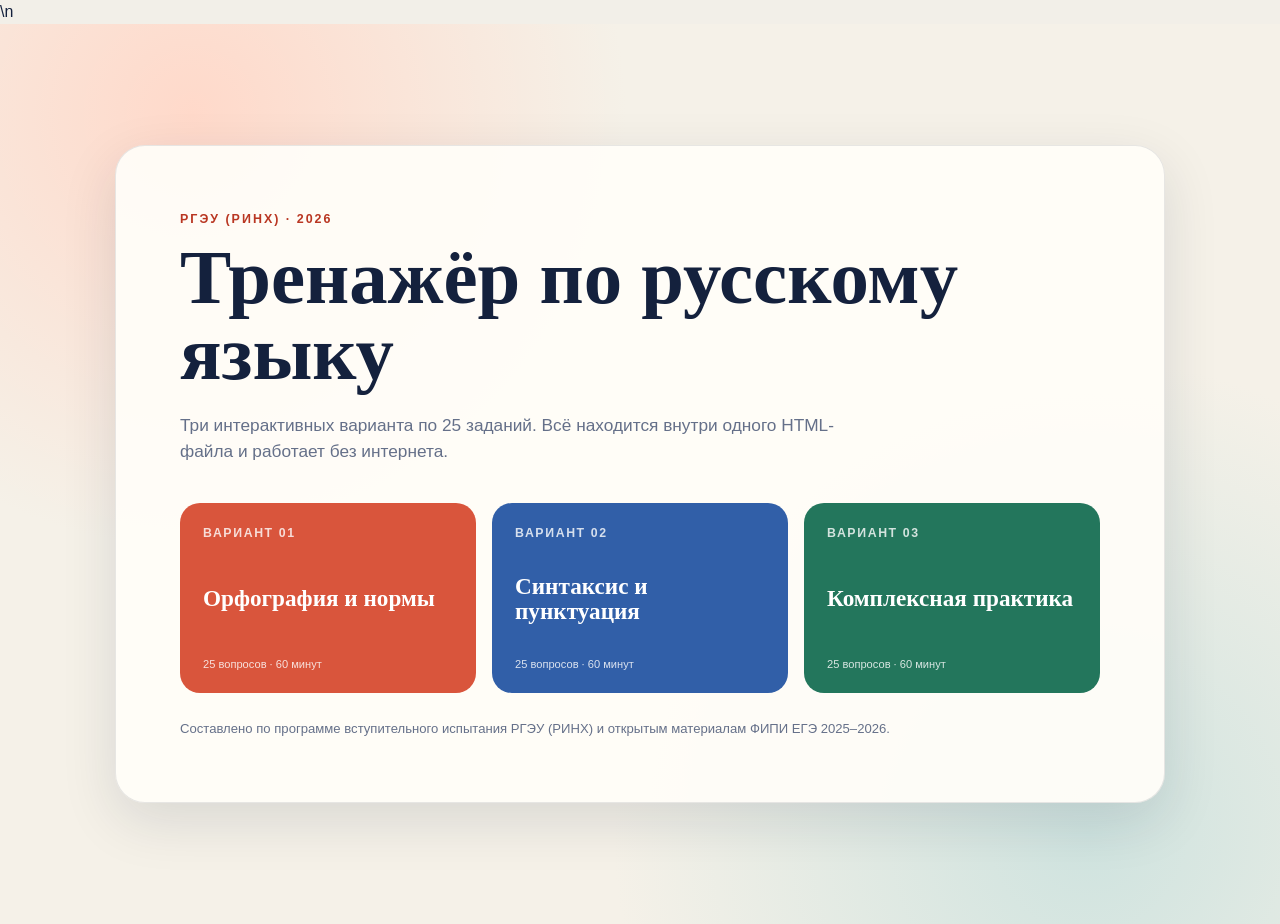
==== telegram-site/index.html @ 69656a8b "Add complete ruax project" ====
<!doctype html>
<html lang="ru">
<head>
<meta charset="utf-8">
<meta name="viewport" content="width=device-width,initial-scale=1,viewport-fit=cover">\n<meta name="theme-color" content="#14213d">
<title>Тренажёр по русскому языку</title>
<style>
:root{--ink:#14213d;--muted:#657089;--paper:#fffdf8;--line:#dfe4ea;--accent:#e85d3f;--accent-dark:#b93622;--good:#16835b;--good-bg:#eaf8f1;--bad:#c33c32;--bad-bg:#fff0ee;--blue:#315fa8;--shadow:0 18px 55px rgba(20,33,61,.12)}
*{box-sizing:border-box}html{scroll-behavior:smooth}body{margin:0;background:#f2efe8;color:var(--ink);font-family:Inter,Segoe UI,Arial,sans-serif;line-height:1.5}.home{min-height:100vh;display:grid;place-items:center;padding:28px;background:radial-gradient(circle at 15% 10%,#ffd9ca 0,transparent 32%),radial-gradient(circle at 85% 90%,#cfe3df 0,transparent 35%),#f5f1e8}.home-card{width:min(1050px,100%);background:rgba(255,253,248,.94);padding:clamp(28px,5vw,70px);border:1px solid rgba(20,33,61,.1);border-radius:30px;box-shadow:var(--shadow)}.eyebrow{margin:0 0 12px;color:var(--accent-dark);font-size:.78rem;font-weight:800;letter-spacing:.16em;text-transform:uppercase}h1{font-family:Georgia,serif;font-size:clamp(2.3rem,6vw,5rem);line-height:.98;margin:0 0 22px;max-width:800px}.lead{font-size:1.08rem;color:var(--muted);max-width:700px}.variant-grid{display:grid;grid-template-columns:repeat(3,1fr);gap:16px;margin:38px 0 26px}.variant-link{min-height:190px;padding:23px;border-radius:20px;text-decoration:none;color:white;display:flex;flex-direction:column;justify-content:space-between;transition:.2s transform,.2s box-shadow}.variant-link:hover{transform:translateY(-4px);box-shadow:0 14px 32px rgba(20,33,61,.18)}.variant-link span{font-size:.77rem;font-weight:800;letter-spacing:.13em;text-transform:uppercase;opacity:.8}.variant-link strong{font-family:Georgia,serif;font-size:1.45rem;line-height:1.08}.variant-link small{opacity:.82}.coral{background:#d9553c}.blue{background:#315fa8}.green{background:#23765c}.source-note{color:var(--muted);font-size:.82rem;margin-bottom:0}
.test-page{background:linear-gradient(90deg,#f4f0e8 0,#f4f0e8 68%,#ebe7df 68%);min-height:100vh}.topbar{background:var(--ink);color:white;padding:14px 24px}.topbar-inner{max-width:1120px;margin:auto;display:flex;justify-content:space-between;align-items:center;gap:18px}.back{color:white;text-decoration:none;font-weight:700}.timer{font-variant-numeric:tabular-nums;font-weight:800;letter-spacing:.05em}.layout{max-width:1120px;margin:0 auto;display:grid;grid-template-columns:minmax(0,760px) 300px;gap:42px;padding:46px 22px 80px}.intro{margin-bottom:30px}.intro h1{font-size:clamp(2.2rem,5vw,4.3rem);margin-bottom:14px}.intro p{color:var(--muted);max-width:650px}.question{background:var(--paper);border:1px solid rgba(20,33,61,.11);border-radius:20px;padding:25px;margin:0 0 18px;box-shadow:0 6px 22px rgba(20,33,61,.05);scroll-margin-top:18px}.question.answered{border-color:#c8d2d0}.q-head{display:flex;justify-content:space-between;gap:15px;align-items:center;margin-bottom:13px}.q-number{font-weight:900;font-size:1.05rem}.topic{font-size:.72rem;font-weight:800;letter-spacing:.08em;text-transform:uppercase;color:var(--blue);background:#eaf0fb;border-radius:999px;padding:6px 10px}.prompt{font-family:Georgia,serif;font-size:1.13rem;font-weight:700;white-space:pre-line;margin:0 0 17px}.options{display:grid;gap:9px}.option{position:relative;display:flex;align-items:flex-start;gap:12px;border:1px solid var(--line);border-radius:13px;padding:12px 14px;cursor:pointer;background:white;transition:.15s}.option:hover{border-color:#9ba8b7;background:#fafbfc}.option input{margin-top:4px;accent-color:var(--accent)}.option.correct{border-color:var(--good);background:var(--good-bg);color:#0e6847}.option.wrong{border-color:var(--bad);background:var(--bad-bg);color:#9f2b24}.option.locked{cursor:default}.feedback{display:none;margin:14px 0 0;padding:11px 13px;border-radius:11px;font-size:.92rem}.feedback.show{display:block}.feedback.good{background:var(--good-bg);color:#0e6847}.feedback.bad{background:var(--bad-bg);color:#922d26}.score-card{position:sticky;top:24px;background:var(--ink);color:white;border-radius:22px;padding:23px;box-shadow:var(--shadow)}.score-label{font-size:.74rem;letter-spacing:.13em;text-transform:uppercase;opacity:.68}.score-big{font-family:Georgia,serif;font-size:3rem;line-height:1;margin:12px 0}.score-big span{color:#ffb09c}.progress-track{height:7px;background:rgba(255,255,255,.16);border-radius:10px;overflow:hidden;margin:18px 0 10px}.progress-bar{height:100%;width:0;background:#ff9175;transition:.25s}.score-meta{font-size:.88rem;opacity:.78}.result{display:none;margin-top:18px;padding-top:18px;border-top:1px solid rgba(255,255,255,.2)}.result.show{display:block}.result strong{display:block;font-family:Georgia,serif;font-size:1.35rem;margin-bottom:4px}.reset{width:100%;border:0;border-radius:12px;padding:12px;margin-top:18px;background:white;color:var(--ink);font-weight:800;cursor:pointer}.reset:hover{background:#f0ede6}.legend{margin-top:18px;font-size:.8rem;opacity:.72}.legend div{margin-top:6px}.dot{display:inline-block;width:8px;height:8px;border-radius:50%;margin-right:7px}.dot.good{background:#59d6a5}.dot.bad{background:#ff786e}.footer-note{color:var(--muted);font-size:.82rem;margin:26px 0 0}.noscript{max-width:800px;margin:30px auto;padding:20px;background:#fff0ee;color:#922d26;border-radius:12px}
@media(max-width:850px){.variant-grid{grid-template-columns:1fr}.variant-link{min-height:145px}.test-page{background:#f4f0e8}.layout{grid-template-columns:1fr;padding-top:25px}.sidebar{position:fixed;z-index:10;right:12px;bottom:12px}.score-card{position:static;width:190px;padding:14px;border-radius:16px}.score-label,.progress-track,.score-meta,.result,.reset,.legend{display:none!important}.score-big{font-size:1.5rem;margin:4px 0}.topbar{padding:12px 15px}.question{padding:19px}.topic{font-size:.65rem}.prompt{font-size:1.04rem}}


button{-webkit-tap-highlight-color:transparent;touch-action:manipulation}.hidden{display:none!important}.variant-link{border:0;text-align:left;cursor:pointer;width:100%}#test-view{min-height:100vh}.home{padding:28px}.link-button{border:0;background:transparent;padding:0;cursor:pointer;font:inherit}
</style>
</head>
<body>
<section id="home-view" class="home">
<main class="home-card">
<p class="eyebrow">РГЭУ (РИНХ) · 2026</p>
<h1>Тренажёр по русскому языку</h1>
<p class="lead">Три интерактивных варианта по 25 заданий. Всё находится внутри одного HTML-файла и работает без интернета.</p>
<div class="variant-grid">
<button class="variant-link coral" data-start="0"><span>Вариант 01</span><strong>Орфография и нормы</strong><small>25 вопросов · 60 минут</small></button>
<button class="variant-link blue" data-start="1"><span>Вариант 02</span><strong>Синтаксис и пунктуация</strong><small>25 вопросов · 60 минут</small></button>
<button class="variant-link green" data-start="2"><span>Вариант 03</span><strong>Комплексная практика</strong><small>25 вопросов · 60 минут</small></button>
</div>
<p class="source-note">Составлено по программе вступительного испытания РГЭУ (РИНХ) и открытым материалам ФИПИ ЕГЭ 2025–2026.</p>
</main>
</section>
<section id="test-view" class="test-page hidden">
<header class="topbar"><div class="topbar-inner"><button class="back link-button" id="back-home">← Все варианты</button><span>Время: <span class="timer" id="timer">00:00</span></span></div></header>
<main class="layout"><section><div class="intro"><p class="eyebrow">Интерактивный тест</p><h1 id="variant-title"></h1><p id="variant-subtitle"></p></div><div id="questions"></div><p class="footer-note">Учебный тренажёр. Формулировки являются авторскими и не воспроизводят реальный экзаменационный вариант.</p></section>
<aside class="sidebar"><div class="score-card"><div class="score-label">Текущий результат</div><div class="score-big"><span id="correct">0</span> / <span id="total">25</span></div><div class="progress-track"><div class="progress-bar" id="progress"></div></div><div class="score-meta">Отвечено: <b id="answered">0</b> из <b id="answered-total">25</b></div><div class="result" id="result"><strong></strong><span></span></div><button class="reset" id="reset">Начать заново</button><div class="legend"><div><i class="dot good"></i>правильный ответ</div><div><i class="dot bad"></i>ваш неверный ответ</div></div></div></aside></main>
</section>
<noscript><p class="noscript">Для работы теста необходимо включить JavaScript.</p></noscript>
<script>
window.ALL_TESTS=[];
window.ALL_TESTS.push({
 title:'Вариант 01',
 subtitle:'Орфография, языковые нормы и базовая пунктуация. 25 заданий в формате выбора одного ответа.',
 questions:[
  {topic:'Орфография',prompt:'В каком слове пропущена проверяемая безударная гласная корня?',options:['з..рница','уд..вляться','пл..вец','выск..чить'],answer:1,note:'Удивляться — проверочное слово «диво». В остальных случаях действуют правила чередования или исключения.'},
  {topic:'Приставки',prompt:'В каком слове пишется приставка ПРЕ-?',options:['пр..клеить','пр..ехать','пр..одолеть','пр..школьный'],answer:2,note:'Преодолеть пишется с ПРЕ-. В остальных словах — ПРИ-.'},
  {topic:'Суффиксы',prompt:'Укажите слово, написанное правильно.',options:['доверчевый','застенчивый','эмаливый','усидчевый'],answer:1,note:'В слове «застенчивый» пишется суффикс -чив-. Суффиксов -чев- и -ив- в приведённых формах нет.'},
  {topic:'Н и НН',prompt:'В каком слове пишется НН?',options:['ветре..ый день','кожа..ый ремень','стекля..ая ваза','ю..ый спортсмен'],answer:2,note:'Стеклянный — слово-исключение с НН: стеклянный, оловянный, деревянный.'},
  {topic:'НЕ и НИ',prompt:'В каком случае НЕ пишется со словом слитно?',options:['(не)навидеть ложь','далеко (не)лёгкий путь','(не)высокий, а низкий дом','(не)прочитанная мною книга'],answer:0,note:'«Ненавидеть» без НЕ не употребляется. В остальных примерах требуется раздельное написание.'},
  {topic:'НЕ с наречиями',prompt:'В каком предложении НЕ со словом пишется слитно?',options:['Он говорил (не)громко, а почти шёпотом.','Он ответил (не)громко, то есть тихо.','Вовсе (не)громко прозвучал сигнал.','Он говорил далеко (не)громко.'],answer:1,note:'«Негромко» можно заменить синонимом «тихо»; противопоставления и усилителей отрицания нет.'},
  {topic:'Глагол',prompt:'Укажите форму глагола, написанную правильно.',options:['они строют','они борятся','они клеют','они борются'],answer:3,note:'Бороться — глагол I спряжения: они борются.'},
  {topic:'Причастие',prompt:'В каком слове верно написан суффикс причастия?',options:['увиденный','зависемый','слышамый','клеющийся (от «клеить»)'],answer:0,note:'От глагола «увидеть» образуется причастие «увиденный». Правильно: зависимый, слышимый, клеящийся.'},
  {topic:'Орфоэпия',prompt:'В каком слове ударение указано верно?',options:['звОнит','красивЕйший','облЕгчить','каталОг'],answer:3,note:'Правильно: каталОг. Также: звонИт, красИвейший, облегчИть.'},
  {topic:'Паронимы',prompt:'В каком предложении пароним употреблён правильно?',options:['Предоставьте слово докладчику.','Мама одела пальто.','Это был очень эффектный способ лечения.','Нужно оплатить за проезд.'],answer:0,note:'Слово докладчику предоставляют. Пальто надевают; способ бывает эффективным; проезд оплачивают.'},
  {topic:'Морфология',prompt:'Укажите грамматически правильную форму.',options:['более лучше','пять килограммов','двое девушек','ихний проект'],answer:1,note:'Нормативная форма — «пять килограммов». Остальные варианты нарушают морфологические нормы.'},
  {topic:'Управление',prompt:'В каком сочетании падежная форма употреблена правильно?',options:['по приезду в город','согласно приказа','вопреки прогнозу','благодаря поддержки'],answer:2,note:'Предлог «вопреки» требует дательного падежа: вопреки прогнозу. Правильно также: по приезде, согласно приказу, благодаря поддержке.'},
  {topic:'Грамматика',prompt:'Укажите грамматически правильное предложение.',options:['Подъезжая к станции, у меня слетела шляпа.','Прочитав роман, мне стало грустно.','Благодаря поддержке друзей мы завершили проект.','По окончанию школы он поступил в вуз.'],answer:2,note:'Деепричастие должно относиться к действующему подлежащему. Нормативно: по окончании школы.'},
  {topic:'Пунктуация',prompt:'В каком предложении знаки препинания расставлены верно?',options:['И смех и горе сопровождали героя.','И смех, и горе сопровождали героя.','И смех и, горе сопровождали героя.','И, смех, и горе сопровождали героя.'],answer:1,note:'При повторяющемся союзе И между однородными членами ставится запятая.'},
  {topic:'Вводные слова',prompt:'Где знаки препинания расставлены правильно?',options:['По словам синоптика завтра потеплеет.','По словам, синоптика завтра потеплеет.','По словам синоптика, завтра потеплеет.','По, словам синоптика, завтра потеплеет.'],answer:2,note:'Оборот «по словам синоптика» имеет значение источника сообщения и обособляется.'},
  {topic:'Обособление',prompt:'Укажите правильный вариант пунктуации.',options:['Книга прочитанная вчера лежала на столе.','Книга, прочитанная вчера лежала на столе.','Книга прочитанная вчера, лежала на столе.','Книга, прочитанная вчера, лежала на столе.'],answer:3,note:'Распространённое согласованное определение после определяемого слова обособляется с двух сторон.'},
  {topic:'Деепричастие',prompt:'Укажите предложение с правильной пунктуацией.',options:['Улыбаясь ребёнок вошёл в комнату.','Улыбаясь, ребёнок вошёл в комнату.','Улыбаясь ребёнок, вошёл в комнату.','Улыбаясь, ребёнок, вошёл в комнату.'],answer:1,note:'Одиночное деепричастие «улыбаясь» обозначает добавочное действие и обособляется.'},
  {topic:'Сложное предложение',prompt:'Где правильно поставлена запятая?',options:['Я понял что поезд уже ушёл.','Я понял, что поезд уже ушёл.','Я, понял что поезд уже ушёл.','Я понял что, поезд уже ушёл.'],answer:1,note:'Запятая отделяет придаточную часть с союзом «что» от главной.'},
  {topic:'Тире',prompt:'В каком предложении требуется тире между подлежащим и сказуемым?',options:['Москва является столицей России.','Москва — столица России.','Москва была столицей.','Москва очень красива.'],answer:1,note:'Оба главных члена выражены существительными в именительном падеже, связка отсутствует.'},
  {topic:'Бессоюзная связь',prompt:'В каком предложении двоеточие объясняет причину?',options:['Я остановился: впереди дорогу преградила вода.','Солнце село — стало холодно.','Ещё шаг — и мы у цели.','Я спешил, но опоздал.'],answer:0,note:'Вторая часть называет причину остановки; можно подставить союз «потому что».'},
  {topic:'Чужая речь',prompt:'Укажите предложение с правильно оформленной косвенной речью.',options:['Учитель сказал, что «урок окончен».','Учитель сказал, что урок окончен.','Учитель сказал: что урок окончен.','Учитель сказал что, урок окончен.'],answer:1,note:'Косвенная речь оформляется как придаточная часть без кавычек.'},
  {topic:'Синтаксис',prompt:'Какое предложение является односоставным безличным?',options:['Смеркается.','Дети играют.','Наступил вечер.','Тишина окружала нас.'],answer:0,note:'В предложении «Смеркается» нет и не может быть действующего подлежащего.'},
  {topic:'Текст',prompt:'Каким средством связаны предложения? «На опушке рос дуб. Дуб был виден издалека».',options:['синонимом','лексическим повтором','антонимом','вводным словом'],answer:1,note:'Слово «дуб» повторяется во втором предложении — это лексический повтор.'},
  {topic:'Выразительность',prompt:'Какое средство выразительности использовано в сочетании «лес шептал»?',options:['метафора-олицетворение','гипербола','литота','градация'],answer:0,note:'Неживому объекту приписано действие живого существа — это олицетворение.'},
  {topic:'Фонетика',prompt:'В каком варианте верно указано количество букв и звуков в слове «юла»?',options:['3 буквы, 3 звука','3 буквы, 4 звука','4 буквы, 3 звука','4 буквы, 4 звука'],answer:1,note:'В начале слова Ю обозначает два звука [й’у]: [й’ула] — 3 буквы, 4 звука.'}
 ]
});
window.ALL_TESTS.push({
 title:'Вариант 02',
 subtitle:'Синтаксис, пунктуация, лексика и орфография. 25 заданий с мгновенной проверкой.',
 questions:[
  {topic:'Подлежащее и сказуемое',prompt:'В каком предложении согласование главных членов соответствует норме?',options:['Группа туристов подошли к музею.','Группа туристов подошла к музею.','Большая часть работ были проверены вчера.','Стая птиц пролетели над лесом.'],answer:1,note:'При подлежащем со словами «группа», «стая», «часть» сказуемое обычно согласуется с главным словом в единственном числе.'},
  {topic:'Приложение',prompt:'Укажите правильное написание.',options:['озеро-Байкал','Москва река','Москва-река','река-Волга'],answer:2,note:'В сочетании «Москва-река» одиночное приложение стоит после имени собственного и присоединяется дефисом.'},
  {topic:'Однородные члены',prompt:'Где знаки препинания расставлены верно?',options:['Он любил и музыку, и театр, и живопись.','Он любил, и музыку и театр, и живопись.','Он любил и музыку и театр и живопись.','Он любил, и музыку, и театр, и живопись.'],answer:0,note:'При повторяющемся союзе И однородные члены разделяются запятыми; перед первым союзом запятая не ставится.'},
  {topic:'Обобщающее слово',prompt:'Выберите правильное оформление предложения.',options:['Всё напоминало о лете тёплый ветер, запах травы, яркое солнце.','Всё напоминало о лете: тёплый ветер, запах травы, яркое солнце.','Всё: напоминало о лете — тёплый ветер, запах травы, яркое солнце.','Всё напоминало: о лете тёплый ветер, запах травы, яркое солнце.'],answer:1,note:'После обобщающего слова перед перечислением ставится двоеточие.'},
  {topic:'Обращение',prompt:'В каком предложении обращение оформлено правильно?',options:['Друзья давайте начнём работу.','Друзья, давайте начнём работу.','Друзья давайте, начнём работу.','Друзья, давайте, начнём работу.'],answer:1,note:'Обращение «друзья» отделяется запятой; между сказуемым и инфинитивом запятая не нужна.'},
  {topic:'Вводные слова',prompt:'Укажите предложение, в котором слово «однако» является вводным и обособляется.',options:['Однако дождь не начинался.','Дождь однако не начинался.','Дождь, однако, не начинался.','Он хотел уйти, однако остался.'],answer:2,note:'В середине простого предложения «однако» имеет значение вводного слова. В начале предложения и как противительный союз оно не обособляется с двух сторон.'},
  {topic:'Уточнение',prompt:'Где правильно обособлён уточняющий член предложения?',options:['Завтра вечером мы встретимся.','Завтра, вечером, мы встретимся.','Там у реки стоял дом.','Там, у реки, стоял дом.'],answer:3,note:'Обстоятельство «у реки» конкретизирует более общее слово «там» и обособляется.'},
  {topic:'Определение',prompt:'В каком предложении причастный оборот оформлен правильно?',options:['Уставший после дороги путник остановился.','Путник уставший после дороги остановился.','Путник, уставший после дороги, остановился.','Путник, уставший после дороги остановился.'],answer:2,note:'Распространённое определение после определяемого слова обособляется с двух сторон.'},
  {topic:'Сравнительный оборот',prompt:'Где запятая поставлена верно?',options:['Пруд как зеркало блестел на солнце.','Пруд, как зеркало, блестел на солнце.','Он работает как учитель.','Его приняли, как специалиста.'],answer:1,note:'Оборот имеет значение уподобления и обособляется. В сочетаниях «работает как учитель», «приняли как специалиста» значение роли — без запятой.'},
  {topic:'СПП',prompt:'Укажите правильную пунктуацию.',options:['Когда стемнело мы зажгли фонари.','Когда стемнело, мы зажгли фонари.','Когда, стемнело мы зажгли фонари.','Когда стемнело мы, зажгли фонари.'],answer:1,note:'Придаточная часть времени, стоящая перед главной, отделяется запятой.'},
  {topic:'Стык союзов',prompt:'В каком варианте верно расставлены знаки?',options:['Я понял, что, если поспешу, успею на поезд.','Я понял что если поспешу, успею на поезд.','Я понял, что если поспешу, успею на поезд.','Я понял, что если поспешу успею на поезд.'],answer:0,note:'На стыке союзов ЧТО и ЕСЛИ ставится запятая, потому что у придаточного с ЕСЛИ нет второй части союза «то».'},
  {topic:'ССП',prompt:'В каком предложении перед И нужна запятая?',options:['Утром похолодало и пошёл снег.','На площади играл оркестр и дети танцевали.','В комнате было тихо и тепло.','Кто вы и зачем пришли?'],answer:1,note:'В варианте 2 две грамматические основы и нет общего члена предложения: оркестр играл, дети танцевали.'},
  {topic:'БСП',prompt:'Какой знак нужен? «Я выглянул в окно (…) улица была пуста».',options:['запятая','двоеточие','точка с запятой','никакой'],answer:1,note:'Вторая часть поясняет то, что увидел говорящий; можно подставить «и увидел, что».'},
  {topic:'БСП',prompt:'Какой знак нужен? «Прозвенел звонок (…) ученики вошли в класс».',options:['двоеточие','тире','запятая и тире','скобки'],answer:1,note:'Вторая часть выражает быстрое следствие или смену событий, поэтому уместно тире.'},
  {topic:'Прямая речь',prompt:'Укажите правильное оформление прямой речи перед словами автора.',options:['«Я вернусь вечером» сказал брат.','«Я вернусь вечером», — сказал брат.','«Я вернусь вечером». — сказал брат.','«Я вернусь вечером» — сказал, брат.'],answer:1,note:'После прямой речи перед словами автора ставятся запятая (внутри кавычек) и тире.'},
  {topic:'Орфография',prompt:'В каком ряду во всех словах пишется буква А?',options:['к..саться, заг..реть, р..сток','предл..гать, к..сательная, выр..щенный','оз..рение, пл..вчиха, ск..чок','р..внина, ур..внение, пром..кнуть'],answer:1,note:'Предлагать, касательная, выращенный. В остальных рядах встречаются другие гласные или исключения.'},
  {topic:'Ъ и Ь',prompt:'В каком слове пишется разделительный Ъ?',options:['интерв..ю','солов..и','об..ём','п..еса'],answer:2,note:'После приставки на согласную перед Ё пишется Ъ: объём. В остальных словах — разделительный Ь.'},
  {topic:'Слитно/раздельно',prompt:'В каком предложении выделенное сочетание пишется слитно?',options:['Он шёл, (НЕ)СМОТРЯ по сторонам.','Я имел (В)ВИДУ другое.','Он появился (В)СВЯЗИ с переменами.','Поговорим (НА)СЧЁТ поездки.'],answer:3,note:'Производный предлог «насчёт» в значении «о» пишется слитно. В остальных примерах сочетания пишутся раздельно.'},
  {topic:'Лексика',prompt:'В каком предложении нет речевой избыточности?',options:['Он впервые дебютировал на сцене.','Мы поднялись вверх по лестнице.','Писатель написал свою автобиографию.','Экспедиция достигла цели вечером.'],answer:3,note:'В первых трёх предложениях есть плеоназмы: дебют всегда первый, подняться можно только вверх, автобиография — собственное жизнеописание.'},
  {topic:'Фразеология',prompt:'Каково значение фразеологизма «держать язык за зубами»?',options:['говорить громко','молчать, не выдавать тайну','выступать убедительно','исправлять произношение'],answer:1,note:'Фразеологизм означает молчать и не разглашать известное.'},
  {topic:'Паронимы',prompt:'Выберите предложение с правильным употреблением слова.',options:['На окне висели ледовые узоры.','Это был памятный подарок.','Он проявил командировочные качества.','Нам выдали абонентскую карту в театр.'],answer:1,note:'Подарок может быть памятным. Правильно: ледяные узоры, командирские качества, абонемент в театр.'},
  {topic:'Морфология',prompt:'Укажите нормативную форму числительного.',options:['около пятиста страниц','с обоими подругами','к двумстам участникам','в полуторастах километров'],answer:2,note:'Нормативно: к двумстам участникам. Правильно было бы: около пятисот, с обеими подругами, в полутораста километрах.'},
  {topic:'Орфоэпия',prompt:'В каком слове ударение поставлено верно?',options:['тОртов','дОговор','начАла (она)','срЕдства'],answer:3,note:'Правильно: срЕдства. Нормы: тортОв, договОр, началА.'},
  {topic:'Текст',prompt:'Какое слово логично вставить? «Исследование завершено. …, результаты ещё предстоит проверить».',options:['Поэтому','Однако','Например','Именно'],answer:1,note:'Вторая мысль противопоставлена первой, поэтому подходит противительный союз «однако».'},
  {topic:'Выразительность',prompt:'Какое средство использовано: «Не напрасно дули ветры, не напрасно шла гроза»?',options:['анафора','оксюморон','литота','метонимия'],answer:0,note:'Одинаковое начало соседних конструкций («не напрасно») — анафора.'}
 ]
});
window.ALL_TESTS.push({
 title:'Вариант 03',
 subtitle:'Комплексная практика по всем разделам программы: от фонетики до анализа текста.',
 questions:[
  {topic:'Фонетика',prompt:'Сколько букв и звуков в слове «огонь»?',options:['5 букв, 5 звуков','5 букв, 4 звука','4 буквы, 5 звуков','4 буквы, 4 звука'],answer:1,note:'Мягкий знак звука не обозначает: 5 букв и 4 звука.'},
  {topic:'Орфоэпия',prompt:'В каком слове ударение указано верно?',options:['прИняла','принялА','бАловать','квАртал'],answer:1,note:'Нормативно: принялА. Также: баловАть, квартАл.'},
  {topic:'Синонимы',prompt:'Какая пара слов является синонимической?',options:['смелый — храбрый','высокий — низкий','адресат — адресант','эффектный — эффективный'],answer:0,note:'Слова «смелый» и «храбрый» близки по значению. Остальные пары — антонимы или паронимы.'},
  {topic:'Фразеология',prompt:'Что означает выражение «рукой подать»?',options:['очень трудно','очень близко','очень дорого','действовать сообща'],answer:1,note:'«Рукой подать» означает «совсем близко».'},
  {topic:'Морфемика',prompt:'Каков морфемный состав слова «подводный»?',options:['корень подвод, суффикс н, окончание ый','приставка под, корень вод, суффикс н, окончание ый','приставка по, корень дв, суффикс одн, окончание ый','корень водн, окончание ый'],answer:1,note:'Под- — приставка, -вод- — корень, -н- — суффикс, -ый — окончание.'},
  {topic:'Словообразование',prompt:'Каким способом образовано слово «лесник» от слова «лес»?',options:['приставочным','суффиксальным','бессуффиксным','сложением основ'],answer:1,note:'Слово образовано присоединением суффикса -ник- к основе «лес».'},
  {topic:'Части речи',prompt:'Какой частью речи является выделенное сочетание: «НЕСМОТРЯ НА дождь, матч продолжили»?',options:['деепричастием','производным предлогом','наречием','частицей'],answer:1,note:'«Несмотря на» имеет уступительное значение и является производным предлогом.'},
  {topic:'-ТСЯ / -ТЬСЯ',prompt:'В каком варианте слово написано правильно?',options:['он стараеться','нужно готовится','он старается','пусть учиться'],answer:2,note:'Что делает? — старается, без мягкого знака. Правильно: нужно готовиться, пусть учится.'},
  {topic:'Чередование',prompt:'Какая буква пропущена в слове «соб..ру»?',options:['и','е','я','буква не нужна'],answer:1,note:'В корне -бер-/-бир- пишется И при наличии суффикса -а-: собирать, но соберу.'},
  {topic:'З/С в приставках',prompt:'Укажите слово, написанное правильно.',options:['безкрайний','бескрайний','росписание','исбежать'],answer:1,note:'Перед глухим К в приставке пишется С: бескрайний. Правильно также писать «расписание» и «избежать».'},
  {topic:'Ы/И после приставок',prompt:'В каком слове после русской приставки пишется Ы?',options:['без..дейный','сверх..нтересный','меж..нститутский','вз..мать'],answer:0,note:'После русской приставки на согласную начальное И корня обычно заменяется на Ы: безыдейный. Сверх-, меж- сохраняют И; «взимать» — исключение.'},
  {topic:'-ИК- / -ЕК-',prompt:'В каком слове пишется суффикс -ИК-?',options:['замоч..к','ключ..к','мешоч..к','ореш..к'],answer:1,note:'Ключик — ключика: гласная И сохраняется. В остальных словах при склонении Е выпадает: замочек — замочка.'},
  {topic:'Н и НН',prompt:'В каком слове пишется одна Н?',options:['глиня..ый','деревя..ый','оловя..ый','стекля..ый'],answer:0,note:'Глиняный пишется с одной Н. Деревянный, оловянный, стеклянный — исключения с НН.'},
  {topic:'Местоимения',prompt:'Укажите правильное написание.',options:['не у кого не спросил','ни у кого не спросил','некого не спросил','ниукого не спросил'],answer:1,note:'При усилении отрицания употребляется НИ: ни у кого не спросил. Предлог разделяет части местоимения.'},
  {topic:'Предлоги',prompt:'В каком варианте производный предлог написан неправильно?',options:['вследствие дождя','в течение недели','насчёт встречи','в течении недели'],answer:3,note:'В значении времени пишется «в течение недели» с Е на конце и раздельно.'},
  {topic:'Причастный оборот',prompt:'Где знаки препинания расставлены правильно?',options:['Освещённая луной тропа блестела.','Тропа освещённая луной блестела.','Тропа, освещённая луной, блестела.','Тропа, освещённая луной блестела.'],answer:2,note:'Причастный оборот после определяемого слова «тропа» обособляется с двух сторон.'},
  {topic:'Однородные члены',prompt:'В каком предложении запятая перед И не нужна?',options:['Солнце скрылось, и стало прохладно.','Он открыл окно и впустил свежий воздух.','Дождь кончился, и дети вышли во двор.','Наступил вечер, и зажглись фонари.'],answer:1,note:'Два однородных сказуемых относятся к одному подлежащему «он» и соединены одиночным союзом И.'},
  {topic:'Сложная связь',prompt:'Какие виды связи представлены? «Когда рассвело, туман рассеялся, и показались горы».',options:['только подчинительная','только сочинительная','подчинительная и сочинительная','бессоюзная и подчинительная'],answer:2,note:'«Когда рассвело» связано подчинением, а части «туман рассеялся» и «показались горы» — сочинительным союзом И.'},
  {topic:'Двоеточие',prompt:'Выберите предложение с правильным двоеточием.',options:['Я взял всё необходимое: карту, компас и фонарь.','Я: взял всё необходимое карту, компас и фонарь.','Я взял: всё необходимое, карту, компас и фонарь.','Я взял всё: необходимое карту, компас и фонарь.'],answer:0,note:'После обобщающего сочетания «всё необходимое» перед перечислением ставится двоеточие.'},
  {topic:'Грамматическая ошибка',prompt:'В каком предложении допущена ошибка в построении причастного оборота?',options:['Мы увидели дом, стоящий у реки.','Письмо, полученное вчера, лежало на столе.','Приведённые факты в статье убедительны.','Книга, подаренная другом, мне понравилась.'],answer:2,note:'Причастный оборот не должен разрывать сочетание определяемого слова с зависимыми словами: верно «факты, приведённые в статье».'},
  {topic:'Стили речи',prompt:'Для какого стиля характерны точность, логичность, термины и доказательность?',options:['разговорного','научного','художественного','официально-делового'],answer:1,note:'Перечисленные признаки характерны для научного стиля.'},
  {topic:'Тип речи',prompt:'Какой тип речи обычно передаёт последовательность развивающихся событий?',options:['описание','рассуждение','повествование','характеристика'],answer:2,note:'Повествование строится как последовательность действий и событий.'},
  {topic:'Связность текста',prompt:'Каким средством связаны предложения? «Мы вошли в старый парк. Он встретил нас тишиной».',options:['личным местоимением','антонимом','союзом','однокоренным словом'],answer:0,note:'Местоимение «он» заменяет существительное «парк» и связывает предложения.'},
  {topic:'Выразительность',prompt:'Какое средство использовано: «Снег лежал, словно белое покрывало»?',options:['сравнение','метонимия','градация','риторический вопрос'],answer:0,note:'Союз «словно» вводит сравнение снега с белым покрывалом.'},
  {topic:'Культура речи',prompt:'Укажите нормативное словосочетание.',options:['согласно расписания','благодаря помощи','оплатить за билет','одеть куртку'],answer:1,note:'Предлог «благодаря» требует дательного падежа: благодаря помощи. Правильно также: согласно расписанию, оплатить билет, надеть куртку.'}
 ]
});
(() => {
  const home = document.getElementById('home-view');
  const testView = document.getElementById('test-view');
  const root = document.getElementById('questions');
  let current = 0, started = 0, timerId = 0;
  const state = {answered:0,correct:0,locked:new Set()};

  document.querySelectorAll('[data-start]').forEach(button => button.addEventListener('click', () => start(Number(button.dataset.start))));
  document.getElementById('back-home').addEventListener('click', showHome);
  document.getElementById('reset').addEventListener('click', () => start(current));

  function showHome(){
    clearInterval(timerId);
    testView.classList.add('hidden');
    home.classList.remove('hidden');
    window.scrollTo(0,0);
    document.title='Тренажёр по русскому языку';
  }
  function start(index){
    current=index;
    const test=window.ALL_TESTS[index];
    state.answered=0; state.correct=0; state.locked=new Set();
    root.innerHTML='';
    document.getElementById('variant-title').textContent=test.title;
    document.getElementById('variant-subtitle').textContent=test.subtitle;
    document.getElementById('total').textContent=test.questions.length;
    document.getElementById('answered-total').textContent=test.questions.length;
    document.getElementById('correct').textContent='0';
    document.getElementById('answered').textContent='0';
    document.getElementById('progress').style.width='0';
    document.getElementById('result').classList.remove('show');
    test.questions.forEach((q,index)=>renderQuestion(q,index,test));
    home.classList.add('hidden'); testView.classList.remove('hidden');
    document.title=test.title+' — русский язык';
    window.scrollTo(0,0);
    clearInterval(timerId); started=Date.now(); updateTimer();
    timerId=setInterval(updateTimer,1000);
  }
  function renderQuestion(q,index,test){
    const card=document.createElement('article');
    card.className='question'; card.id='q-'+(index+1);
    card.innerHTML='<div class="q-head"><span class="q-number">'+String(index+1).padStart(2,'0')+'</span><span class="topic">'+q.topic+'</span></div><p class="prompt"></p><div class="options"></div><div class="feedback" aria-live="polite"></div>';
    card.querySelector('.prompt').textContent=q.prompt;
    const options=card.querySelector('.options');
    q.options.forEach((option,optionIndex)=>{
      const label=document.createElement('label'); label.className='option';
      label.innerHTML='<input type="radio" name="q'+index+'" value="'+optionIndex+'"><span></span>';
      label.querySelector('span').textContent=option;
      label.querySelector('input').addEventListener('change',()=>answer(index,optionIndex,card,test));
      options.appendChild(label);
    });
    root.appendChild(card);
  }
  function answer(questionIndex,selected,card,test){
    if(state.locked.has(questionIndex))return;
    state.locked.add(questionIndex); state.answered++;
    const q=test.questions[questionIndex], labels=[...card.querySelectorAll('.option')];
    labels.forEach((label,i)=>{
      label.classList.add('locked'); label.querySelector('input').disabled=true;
      if(i===q.answer)label.classList.add('correct');
      if(i===selected&&i!==q.answer)label.classList.add('wrong');
    });
    const ok=selected===q.answer; if(ok)state.correct++;
    const feedback=card.querySelector('.feedback');
    feedback.className='feedback show '+(ok?'good':'bad');
    feedback.textContent=(ok?'Верно. ':'Неверно. ')+q.note;
    card.classList.add('answered'); updateScore(test.questions.length);
  }
  function updateScore(total){
    document.getElementById('correct').textContent=state.correct;
    document.getElementById('answered').textContent=state.answered;
    document.getElementById('progress').style.width=(state.answered/total*100)+'%';
    if(state.answered===total){
      const percent=Math.round(state.correct/total*100), result=document.getElementById('result');
      result.classList.add('show');
      result.querySelector('strong').textContent=percent>=80?'Отличная работа':percent>=60?'Хороший результат':'Нужна ещё практика';
      result.querySelector('span').textContent=percent+'% правильных ответов';
    }
  }
  function updateTimer(){
    const seconds=Math.floor((Date.now()-started)/1000);
    document.getElementById('timer').textContent=String(Math.floor(seconds/60)).padStart(2,'0')+':'+String(seconds%60).padStart(2,'0');
  }
})();
</script>
</body>
</html>
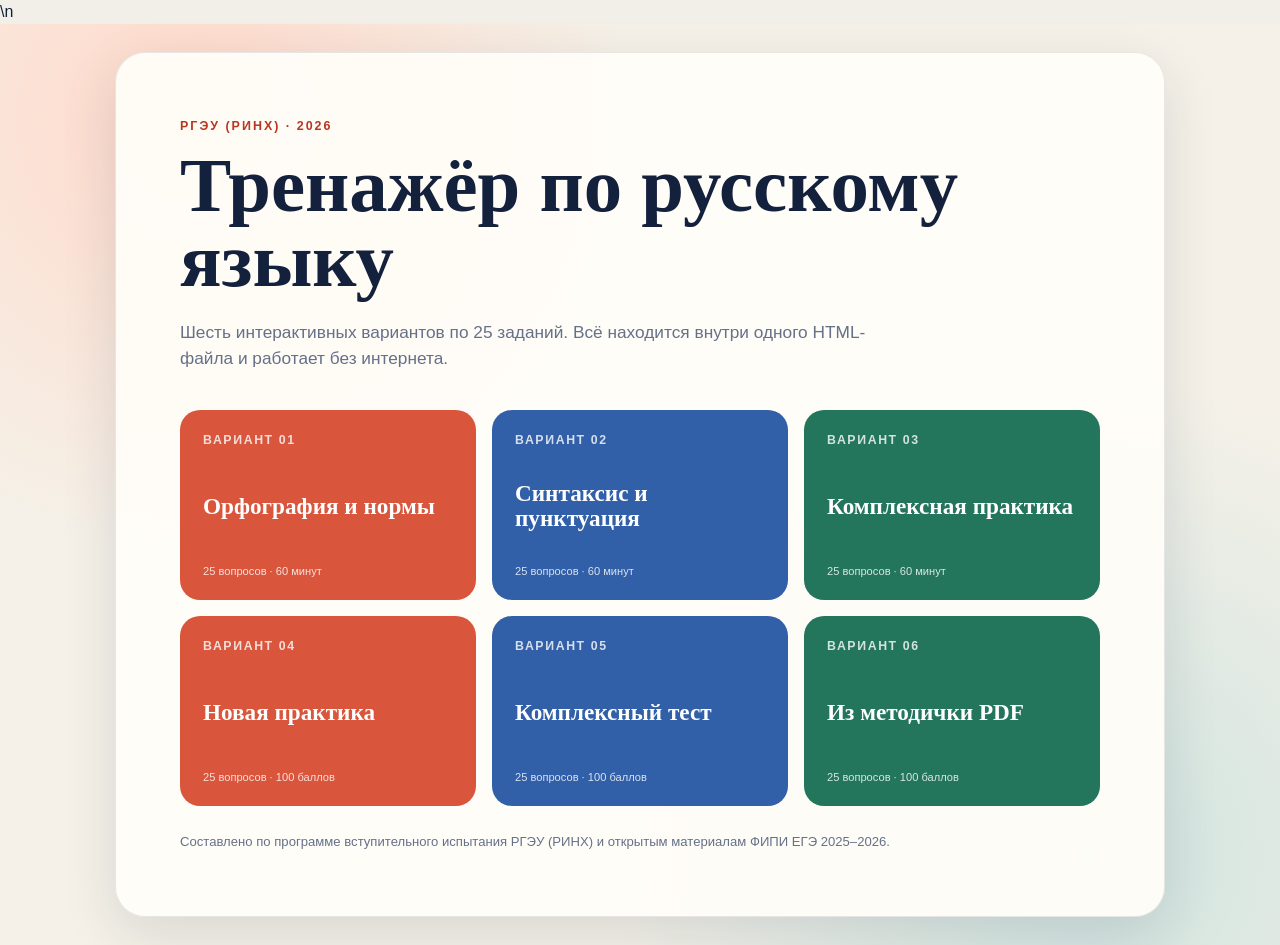
==== commit 9cba4ab8: "Add three more Russian language test variants" ====
--- a/telegram-site/index.html
+++ b/telegram-site/index.html
@@ -7,8 +7,8 @@
 <style>
 :root{--ink:#14213d;--muted:#657089;--paper:#fffdf8;--line:#dfe4ea;--accent:#e85d3f;--accent-dark:#b93622;--good:#16835b;--good-bg:#eaf8f1;--bad:#c33c32;--bad-bg:#fff0ee;--blue:#315fa8;--shadow:0 18px 55px rgba(20,33,61,.12)}
 *{box-sizing:border-box}html{scroll-behavior:smooth}body{margin:0;background:#f2efe8;color:var(--ink);font-family:Inter,Segoe UI,Arial,sans-serif;line-height:1.5}.home{min-height:100vh;display:grid;place-items:center;padding:28px;background:radial-gradient(circle at 15% 10%,#ffd9ca 0,transparent 32%),radial-gradient(circle at 85% 90%,#cfe3df 0,transparent 35%),#f5f1e8}.home-card{width:min(1050px,100%);background:rgba(255,253,248,.94);padding:clamp(28px,5vw,70px);border:1px solid rgba(20,33,61,.1);border-radius:30px;box-shadow:var(--shadow)}.eyebrow{margin:0 0 12px;color:var(--accent-dark);font-size:.78rem;font-weight:800;letter-spacing:.16em;text-transform:uppercase}h1{font-family:Georgia,serif;font-size:clamp(2.3rem,6vw,5rem);line-height:.98;margin:0 0 22px;max-width:800px}.lead{font-size:1.08rem;color:var(--muted);max-width:700px}.variant-grid{display:grid;grid-template-columns:repeat(3,1fr);gap:16px;margin:38px 0 26px}.variant-link{min-height:190px;padding:23px;border-radius:20px;text-decoration:none;color:white;display:flex;flex-direction:column;justify-content:space-between;transition:.2s transform,.2s box-shadow}.variant-link:hover{transform:translateY(-4px);box-shadow:0 14px 32px rgba(20,33,61,.18)}.variant-link span{font-size:.77rem;font-weight:800;letter-spacing:.13em;text-transform:uppercase;opacity:.8}.variant-link strong{font-family:Georgia,serif;font-size:1.45rem;line-height:1.08}.variant-link small{opacity:.82}.coral{background:#d9553c}.blue{background:#315fa8}.green{background:#23765c}.source-note{color:var(--muted);font-size:.82rem;margin-bottom:0}
-.test-page{background:linear-gradient(90deg,#f4f0e8 0,#f4f0e8 68%,#ebe7df 68%);min-height:100vh}.topbar{background:var(--ink);color:white;padding:14px 24px}.topbar-inner{max-width:1120px;margin:auto;display:flex;justify-content:space-between;align-items:center;gap:18px}.back{color:white;text-decoration:none;font-weight:700}.timer{font-variant-numeric:tabular-nums;font-weight:800;letter-spacing:.05em}.layout{max-width:1120px;margin:0 auto;display:grid;grid-template-columns:minmax(0,760px) 300px;gap:42px;padding:46px 22px 80px}.intro{margin-bottom:30px}.intro h1{font-size:clamp(2.2rem,5vw,4.3rem);margin-bottom:14px}.intro p{color:var(--muted);max-width:650px}.question{background:var(--paper);border:1px solid rgba(20,33,61,.11);border-radius:20px;padding:25px;margin:0 0 18px;box-shadow:0 6px 22px rgba(20,33,61,.05);scroll-margin-top:18px}.question.answered{border-color:#c8d2d0}.q-head{display:flex;justify-content:space-between;gap:15px;align-items:center;margin-bottom:13px}.q-number{font-weight:900;font-size:1.05rem}.topic{font-size:.72rem;font-weight:800;letter-spacing:.08em;text-transform:uppercase;color:var(--blue);background:#eaf0fb;border-radius:999px;padding:6px 10px}.prompt{font-family:Georgia,serif;font-size:1.13rem;font-weight:700;white-space:pre-line;margin:0 0 17px}.options{display:grid;gap:9px}.option{position:relative;display:flex;align-items:flex-start;gap:12px;border:1px solid var(--line);border-radius:13px;padding:12px 14px;cursor:pointer;background:white;transition:.15s}.option:hover{border-color:#9ba8b7;background:#fafbfc}.option input{margin-top:4px;accent-color:var(--accent)}.option.correct{border-color:var(--good);background:var(--good-bg);color:#0e6847}.option.wrong{border-color:var(--bad);background:var(--bad-bg);color:#9f2b24}.option.locked{cursor:default}.feedback{display:none;margin:14px 0 0;padding:11px 13px;border-radius:11px;font-size:.92rem}.feedback.show{display:block}.feedback.good{background:var(--good-bg);color:#0e6847}.feedback.bad{background:var(--bad-bg);color:#922d26}.score-card{position:sticky;top:24px;background:var(--ink);color:white;border-radius:22px;padding:23px;box-shadow:var(--shadow)}.score-label{font-size:.74rem;letter-spacing:.13em;text-transform:uppercase;opacity:.68}.score-big{font-family:Georgia,serif;font-size:3rem;line-height:1;margin:12px 0}.score-big span{color:#ffb09c}.progress-track{height:7px;background:rgba(255,255,255,.16);border-radius:10px;overflow:hidden;margin:18px 0 10px}.progress-bar{height:100%;width:0;background:#ff9175;transition:.25s}.score-meta{font-size:.88rem;opacity:.78}.result{display:none;margin-top:18px;padding-top:18px;border-top:1px solid rgba(255,255,255,.2)}.result.show{display:block}.result strong{display:block;font-family:Georgia,serif;font-size:1.35rem;margin-bottom:4px}.reset{width:100%;border:0;border-radius:12px;padding:12px;margin-top:18px;background:white;color:var(--ink);font-weight:800;cursor:pointer}.reset:hover{background:#f0ede6}.legend{margin-top:18px;font-size:.8rem;opacity:.72}.legend div{margin-top:6px}.dot{display:inline-block;width:8px;height:8px;border-radius:50%;margin-right:7px}.dot.good{background:#59d6a5}.dot.bad{background:#ff786e}.footer-note{color:var(--muted);font-size:.82rem;margin:26px 0 0}.noscript{max-width:800px;margin:30px auto;padding:20px;background:#fff0ee;color:#922d26;border-radius:12px}
-@media(max-width:850px){.variant-grid{grid-template-columns:1fr}.variant-link{min-height:145px}.test-page{background:#f4f0e8}.layout{grid-template-columns:1fr;padding-top:25px}.sidebar{position:fixed;z-index:10;right:12px;bottom:12px}.score-card{position:static;width:190px;padding:14px;border-radius:16px}.score-label,.progress-track,.score-meta,.result,.reset,.legend{display:none!important}.score-big{font-size:1.5rem;margin:4px 0}.topbar{padding:12px 15px}.question{padding:19px}.topic{font-size:.65rem}.prompt{font-size:1.04rem}}
+.test-page{background:linear-gradient(90deg,#f4f0e8 0,#f4f0e8 68%,#ebe7df 68%);min-height:100vh}.topbar{background:var(--ink);color:white;padding:14px 24px}.topbar-inner{max-width:1120px;margin:auto;display:flex;justify-content:space-between;align-items:center;gap:18px}.back{color:white;text-decoration:none;font-weight:700}.timer{font-variant-numeric:tabular-nums;font-weight:800;letter-spacing:.05em}.layout{max-width:1120px;margin:0 auto;display:grid;grid-template-columns:minmax(0,760px) 300px;gap:42px;padding:46px 22px 80px}.intro{margin-bottom:30px}.intro h1{font-size:clamp(2.2rem,5vw,4.3rem);margin-bottom:14px}.intro p{color:var(--muted);max-width:650px}.question{background:var(--paper);border:1px solid rgba(20,33,61,.11);border-radius:20px;padding:25px;margin:0 0 18px;box-shadow:0 6px 22px rgba(20,33,61,.05);scroll-margin-top:18px}.question.answered{border-color:#c8d2d0}.q-head{display:flex;justify-content:space-between;gap:15px;align-items:center;margin-bottom:13px}.q-number{font-weight:900;font-size:1.05rem}.topic{font-size:.72rem;font-weight:800;letter-spacing:.08em;text-transform:uppercase;color:var(--blue);background:#eaf0fb;border-radius:999px;padding:6px 10px}.prompt{font-family:Georgia,serif;font-size:1.13rem;font-weight:700;white-space:pre-line;margin:0 0 17px}.options{display:grid;gap:9px}.option{position:relative;display:flex;align-items:flex-start;gap:12px;border:1px solid var(--line);border-radius:13px;padding:12px 14px;cursor:pointer;background:white;transition:.15s}.option:hover{border-color:#9ba8b7;background:#fafbfc}.option input{margin-top:4px;accent-color:var(--accent)}.option.correct{border-color:var(--good);background:var(--good-bg);color:#0e6847}.option.wrong{border-color:var(--bad);background:var(--bad-bg);color:#9f2b24}.option.locked{cursor:default}.feedback{display:none;margin:14px 0 0;padding:11px 13px;border-radius:11px;font-size:.92rem}.feedback.show{display:block}.feedback.good{background:var(--good-bg);color:#0e6847}.feedback.bad{background:var(--bad-bg);color:#922d26}.score-card{position:sticky;top:24px;background:var(--ink);color:white;border-radius:22px;padding:23px;box-shadow:var(--shadow)}.score-label{font-size:.74rem;letter-spacing:.13em;text-transform:uppercase;opacity:.68}.score-big{font-family:Georgia,serif;font-size:3rem;line-height:1;margin:12px 0}.score-big span{color:#ffb09c}.points-score{font-size:1.03rem;font-weight:800;color:#ffd2c6;margin-top:-3px}.points-score b{color:#ffb09c;font-size:1.3rem}.progress-track{height:7px;background:rgba(255,255,255,.16);border-radius:10px;overflow:hidden;margin:18px 0 10px}.progress-bar{height:100%;width:0;background:#ff9175;transition:.25s}.score-meta{font-size:.88rem;opacity:.78}.result{display:none;margin-top:18px;padding-top:18px;border-top:1px solid rgba(255,255,255,.2)}.result.show{display:block}.result strong{display:block;font-family:Georgia,serif;font-size:1.35rem;margin-bottom:4px}.reset{width:100%;border:0;border-radius:12px;padding:12px;margin-top:18px;background:white;color:var(--ink);font-weight:800;cursor:pointer}.reset:hover{background:#f0ede6}.legend{margin-top:18px;font-size:.8rem;opacity:.72}.legend div{margin-top:6px}.dot{display:inline-block;width:8px;height:8px;border-radius:50%;margin-right:7px}.dot.good{background:#59d6a5}.dot.bad{background:#ff786e}.footer-note{color:var(--muted);font-size:.82rem;margin:26px 0 0}.noscript{max-width:800px;margin:30px auto;padding:20px;background:#fff0ee;color:#922d26;border-radius:12px}
+@media(max-width:850px){.variant-grid{grid-template-columns:1fr}.variant-link{min-height:145px}.test-page{background:#f4f0e8}.layout{grid-template-columns:1fr;padding-top:25px}.sidebar{position:fixed;z-index:10;right:12px;bottom:12px}.score-card{position:static;width:205px;padding:14px;border-radius:16px}.score-label,.progress-track,.score-meta,.result,.reset,.legend{display:none!important}.score-big{font-size:1.5rem;margin:4px 0}.points-score{font-size:.78rem;margin:0}.points-score b{font-size:1rem}.topbar{padding:12px 15px}.question{padding:19px}.topic{font-size:.65rem}.prompt{font-size:1.04rem}}
 
 
 button{-webkit-tap-highlight-color:transparent;touch-action:manipulation}.hidden{display:none!important}.variant-link{border:0;text-align:left;cursor:pointer;width:100%}#test-view{min-height:100vh}.home{padding:28px}.link-button{border:0;background:transparent;padding:0;cursor:pointer;font:inherit}
@@ -19,11 +19,14 @@
 <main class="home-card">
 <p class="eyebrow">РГЭУ (РИНХ) · 2026</p>
 <h1>Тренажёр по русскому языку</h1>
-<p class="lead">Три интерактивных варианта по 25 заданий. Всё находится внутри одного HTML-файла и работает без интернета.</p>
+<p class="lead">Шесть интерактивных вариантов по 25 заданий. Всё находится внутри одного HTML-файла и работает без интернета.</p>
 <div class="variant-grid">
 <button class="variant-link coral" data-start="0"><span>Вариант 01</span><strong>Орфография и нормы</strong><small>25 вопросов · 60 минут</small></button>
 <button class="variant-link blue" data-start="1"><span>Вариант 02</span><strong>Синтаксис и пунктуация</strong><small>25 вопросов · 60 минут</small></button>
 <button class="variant-link green" data-start="2"><span>Вариант 03</span><strong>Комплексная практика</strong><small>25 вопросов · 60 минут</small></button>
+<button class="variant-link coral" data-start="3"><span>Вариант 04</span><strong>Новая практика</strong><small>25 вопросов · 100 баллов</small></button>
+<button class="variant-link blue" data-start="4"><span>Вариант 05</span><strong>Комплексный тест</strong><small>25 вопросов · 100 баллов</small></button>
+<button class="variant-link green" data-start="5"><span>Вариант 06</span><strong>Из методички PDF</strong><small>25 вопросов · 100 баллов</small></button>
 </div>
 <p class="source-note">Составлено по программе вступительного испытания РГЭУ (РИНХ) и открытым материалам ФИПИ ЕГЭ 2025–2026.</p>
 </main>
@@ -31,7 +34,7 @@
 <section id="test-view" class="test-page hidden">
 <header class="topbar"><div class="topbar-inner"><button class="back link-button" id="back-home">← Все варианты</button><span>Время: <span class="timer" id="timer">00:00</span></span></div></header>
 <main class="layout"><section><div class="intro"><p class="eyebrow">Интерактивный тест</p><h1 id="variant-title"></h1><p id="variant-subtitle"></p></div><div id="questions"></div><p class="footer-note">Учебный тренажёр. Формулировки являются авторскими и не воспроизводят реальный экзаменационный вариант.</p></section>
-<aside class="sidebar"><div class="score-card"><div class="score-label">Текущий результат</div><div class="score-big"><span id="correct">0</span> / <span id="total">25</span></div><div class="progress-track"><div class="progress-bar" id="progress"></div></div><div class="score-meta">Отвечено: <b id="answered">0</b> из <b id="answered-total">25</b></div><div class="result" id="result"><strong></strong><span></span></div><button class="reset" id="reset">Начать заново</button><div class="legend"><div><i class="dot good"></i>правильный ответ</div><div><i class="dot bad"></i>ваш неверный ответ</div></div></div></aside></main>
+<aside class="sidebar"><div class="score-card"><div class="score-label">Текущий результат</div><div class="score-big"><span id="correct">0</span> / <span id="total">25</span></div><div class="points-score">Баллы: <b id="points">0</b> / 100</div><div class="progress-track"><div class="progress-bar" id="progress"></div></div><div class="score-meta">Отвечено: <b id="answered">0</b> из <b id="answered-total">25</b></div><div class="result" id="result"><strong></strong><span></span></div><button class="reset" id="reset">Начать заново</button><div class="legend"><div><i class="dot good"></i>правильный ответ</div><div><i class="dot bad"></i>ваш неверный ответ</div></div></div></aside></main>
 </section>
 <noscript><p class="noscript">Для работы теста необходимо включить JavaScript.</p></noscript>
 <script>
@@ -129,6 +132,93 @@
   {topic:'Культура речи',prompt:'Укажите нормативное словосочетание.',options:['согласно расписания','благодаря помощи','оплатить за билет','одеть куртку'],answer:1,note:'Предлог «благодаря» требует дательного падежа: благодаря помощи. Правильно также: согласно расписанию, оплатить билет, надеть куртку.'}
  ]
 });
+window.ALL_TESTS.push({title:'Вариант 04',subtitle:'Новый авторский вариант: орфоэпия, орфография, грамматика, пунктуация и анализ текста.',questions:[
+{topic:'Орфоэпия',prompt:'В каком слове ударение поставлено верно?',options:['щЕмит','щемИт','зАняла','облЕгчится'],answer:1,note:'Нормативное ударение: щемИт. Также: занялА, облегчИтся.'},
+{topic:'Паронимы',prompt:'В каком сочетании слово употреблено правильно?',options:['гарантированный талон','гарантийный срок','дипломатичный корпус','экономный кризис'],answer:1,note:'Срок, связанный с гарантией, — гарантийный.'},
+{topic:'Форма слова',prompt:'Укажите нормативную форму родительного падежа множественного числа.',options:['пара носок','пара носков','пять чулков','несколько апельсин'],answer:1,note:'Нормативно: пара носков. Правильно также: пять чулок, несколько апельсинов.'},
+{topic:'Числительное',prompt:'Укажите правильную форму.',options:['с пятистами рублями','с пятьюстами рублями','около семиста страниц','к обоим подругам'],answer:1,note:'Творительный падеж числительного 500 — пятьюстами.'},
+{topic:'Чередование корней',prompt:'В каком слове в корне пишется И?',options:['зап..реть дверь','выб..ру книгу','выт..рать пыль','бл..стеть на солнце'],answer:2,note:'Перед суффиксом -а- в корне -тер-/-тир- пишется И: вытирать.'},
+{topic:'Приставки',prompt:'Укажите слово, написанное правильно.',options:['безшумный','бесшумный','черезчур','нисвергать'],answer:1,note:'Перед глухим Ш в приставке пишется С: бесшумный.'},
+{topic:'Ъ и Ь',prompt:'В каком слове пишется разделительный Ъ?',options:['пред..юбилейный','бул..он','почтал..он','медал..он'],answer:0,note:'После приставки на согласную перед Ю пишется Ъ: предъюбилейный.'},
+{topic:'Суффиксы',prompt:'Какое слово написано правильно?',options:['сиренивый','сиреневый','фланеливый','доверчевый'],answer:1,note:'Прилагательное «сиреневый» пишется с суффиксом -ев-.'},
+{topic:'Н и НН',prompt:'В каком слове пишется НН?',options:['жаре..ая картошка','организова..ая встреча','ветре..ый день','кожа..ая сумка'],answer:1,note:'Полное страдательное причастие «организованная» пишется с НН.'},
+{topic:'НЕ',prompt:'В каком случае НЕ пишется слитно?',options:['(не)решённая вовремя задача','(не)друг, а соперник','(не)взлюбить соседа','далеко (не)простое решение'],answer:2,note:'Глагол «невзлюбить» без НЕ не употребляется.'},
+{topic:'Слитное написание',prompt:'В каком предложении выделенное слово пишется слитно?',options:['Он сделал ТО(ЖЕ) упражнение.','Я ТО(ЖЕ) согласился.','ЧТО(БЫ) мне прочитать?','Он спрятался ЗА(ТО) дерево.'],answer:1,note:'«Тоже» в значении «и я» является союзом и пишется слитно.'},
+{topic:'Причастие',prompt:'Укажите правильно образованное причастие.',options:['дышущий','дышащий','клеющий (от «клеить»)','борящийся'],answer:1,note:'От глагола II спряжения «дышать» образуется причастие «дышащий».'},
+{topic:'Причастие',prompt:'Какое слово написано правильно?',options:['построинный','построенный','построянный','построеный'],answer:1,note:'Страдательное причастие от «построить» — построенный.'},
+{topic:'Вводные слова',prompt:'Где знаки препинания расставлены верно?',options:['По-видимому дождь скоро закончится.','По-видимому, дождь скоро закончится.','По видимому, дождь скоро закончится.','По-видимому дождь, скоро закончится.'],answer:1,note:'Вводное слово «по-видимому» отделяется запятой.'},
+{topic:'Обращение',prompt:'Выберите правильное оформление.',options:['Спасибо мама за поддержку.','Спасибо, мама за поддержку.','Спасибо, мама, за поддержку.','Спасибо мама, за поддержку.'],answer:2,note:'Обращение «мама» обособляется с двух сторон.'},
+{topic:'Обособление',prompt:'Где правильно оформлен причастный оборот?',options:['Покрытые инеем деревья блестели.','Деревья покрытые инеем, блестели.','Деревья, покрытые инеем, блестели.','Деревья, покрытые инеем блестели.'],answer:2,note:'Причастный оборот после определяемого слова обособляется.'},
+{topic:'Деепричастие',prompt:'Укажите грамматически правильное предложение.',options:['Возвращаясь домой, начался снег.','Возвращаясь домой, я встретил друга.','Прочитав письмо, мне стало тревожно.','Подъезжая к дому, у машины заглох мотор.'],answer:1,note:'Добавочное и основное действия выполняет одно лицо — «я».'},
+{topic:'СПП',prompt:'Где правильно расставлены запятые?',options:['Я знаю что когда наступит весна птицы вернутся.','Я знаю, что, когда наступит весна, птицы вернутся.','Я знаю что, когда наступит весна птицы вернутся.','Я знаю, что когда наступит весна птицы вернутся.'],answer:1,note:'Запятые отделяют придаточные части и ставятся на стыке союзов ЧТО и КОГДА.'},
+{topic:'ССП',prompt:'В каком предложении перед И запятая не нужна?',options:['Вечером похолодало и пошёл снег.','Солнце село, и на улице стемнело.','Дождь кончился, и мы вышли.','Поезд прибыл, и пассажиры сошли.'],answer:0,note:'Общее обстоятельство «вечером» относится к обеим частям.'},
+{topic:'БСП',prompt:'Какой знак нужен? «Я почувствовал (…) кто-то вошёл в комнату».',options:['тире','двоеточие','точка с запятой','знак не нужен'],answer:1,note:'Вторая часть дополняет смысл глагола «почувствовал»; можно вставить «что».'},
+{topic:'Прямая речь',prompt:'Укажите правильное оформление слов автора перед прямой речью.',options:['Учитель сказал, «Начинаем урок».','Учитель сказал: «Начинаем урок».','Учитель сказал — «Начинаем урок».','Учитель сказал «Начинаем урок.»'],answer:1,note:'После слов автора перед прямой речью ставится двоеточие.'},
+{topic:'Речевая норма',prompt:'В каком предложении допущена ошибка управления?',options:['Оплатить проезд можно картой.','Заплатить за проезд можно картой.','Он оплатил за билет.','Он поблагодарил друга за помощь.'],answer:2,note:'Правильно: оплатил билет или заплатил за билет.'},
+{topic:'Синтаксис',prompt:'Укажите грамматическую основу: «В саду зацвели яблони».',options:['в саду зацвели','зацвели яблони','яблони в саду','в саду яблони'],answer:1,note:'Подлежащее — яблони, сказуемое — зацвели.'},
+{topic:'Связность текста',prompt:'Чем связаны предложения? «Ребята подошли к озеру. Оно было покрыто льдом».',options:['синонимом','личным местоимением','лексическим повтором','вводным словом'],answer:1,note:'Местоимение «оно» заменяет слово «озеро».'},
+{topic:'Выразительность',prompt:'Какое средство использовано: «Золотая осень вошла в лес»?',options:['олицетворение','литота','антитеза','риторическое обращение'],answer:0,note:'Осени приписано действие живого существа — «вошла».'}
+]});
+
+
+window.ALL_TESTS.push({title:'Вариант 05',subtitle:'Новый комплексный вариант с акцентом на культуру речи, синтаксис и работу с текстом.',questions:[
+{topic:'Фонетика',prompt:'В каком слове количество букв и звуков совпадает?',options:['маяк','дом','ёлка','честный'],answer:1,note:'В слове «дом» 3 буквы и 3 звука.'},
+{topic:'Орфоэпия',prompt:'Укажите слово с правильным ударением.',options:['диспАнсер','жалюзИ','кухОнный','обеспечЕние'],answer:1,note:'Нормативно: жалюзИ. Также: диспансЕр, кУхонный, обеспЕчение.'},
+{topic:'Лексика',prompt:'В каком предложении слово употреблено без ошибки?',options:['Он одел новую куртку.','Мы заняли соседу деньги.','Экскурсовод представил слово гостю.','Докладчик привёл убедительные доводы.'],answer:3,note:'Доводы могут быть убедительными. Правильно: надел куртку, одолжили соседу, предоставил слово.'},
+{topic:'Фразеология',prompt:'Что означает «работать спустя рукава»?',options:['работать быстро','работать небрежно','работать сообща','работать бесплатно'],answer:1,note:'Фразеологизм означает выполнять работу небрежно.'},
+{topic:'Морфемика',prompt:'Какой корень в слове «безводный»?',options:['безвод','вод','водн','без'],answer:1,note:'Без- — приставка, -вод- — корень, -н- — суффикс.'},
+{topic:'Словообразование',prompt:'Как образовано слово «подоконник»?',options:['приставочным способом','суффиксальным способом','приставочно-суффиксальным способом','сложением'],answer:2,note:'К основе «окно» одновременно присоединены приставка под- и суффикс -ник-.'},
+{topic:'Части речи',prompt:'Какой частью речи является слово «благодаря» в предложении «Благодаря другу мы успели»?',options:['деепричастием','производным предлогом','наречием','союзом'],answer:1,note:'Здесь «благодаря» выражает причинное отношение и является предлогом.'},
+{topic:'Корни',prompt:'В каком слове пишется буква О?',options:['з..рница','к..саться','предл..жить','выр..щенный'],answer:2,note:'В корне -лаг-/-лож- перед Ж пишется О: предложить.'},
+{topic:'Приставки',prompt:'Укажите правильное написание.',options:['преехать','приодолеть','прекрасный','прешкольный'],answer:2,note:'«Прекрасный» пишется с ПРЕ-. Остальные нормативные формы: приехать, преодолеть, пришкольный.'},
+{topic:'Суффиксы',prompt:'В каком слове пишется суффикс -ИВ-?',options:['гуттаперч..вый','милост..вый','ключ..вой','марл..вый'],answer:1,note:'«Милостивый» — исключение: суффикс -ив- без ударения.'},
+{topic:'Н и НН',prompt:'Где пишется одна Н?',options:['организова..ая встреча','ране..ый в бою боец','копчё..ая рыба','прочита..ая книга'],answer:2,note:'В отглагольном прилагательном «копчёная» без зависимых слов пишется одна Н.'},
+{topic:'НЕ',prompt:'Где НЕ пишется раздельно?',options:['(не)брежный почерк','(не)доумевать','вовсе (не)трудная задача','(не)приятель'],answer:2,note:'Усилитель отрицания «вовсе не» требует раздельного написания.'},
+{topic:'Предлоги',prompt:'Укажите правильное написание.',options:['вследствии ремонта','в течении месяца','в продолжение разговора','на встречу ветру (в значении «навстречу»)'],answer:2,note:'Производный предлог времени «в продолжение» пишется раздельно с Е.'},
+{topic:'Грамматика',prompt:'Какое предложение построено правильно?',options:['Согласно расписания поезд отправился.','Благодаря усилий команды проект завершён.','Вопреки прогнозу погода улучшилась.','По приезду домой он позвонил.'],answer:2,note:'Предлог «вопреки» требует дательного падежа.'},
+{topic:'Однородные члены',prompt:'Где нужна одна запятая?',options:['Он читал и писал.','Он не только читал но и конспектировал.','Он читал писал и рисовал.','Он быстро и точно ответил.'],answer:1,note:'В двойном союзе «не только…, но и…» перед второй частью ставится запятая.'},
+{topic:'Обобщение',prompt:'Укажите правильную пунктуацию.',options:['В сумке лежало всё тетрадь ручка словарь.','В сумке лежало всё: тетрадь, ручка, словарь.','В сумке: лежало всё — тетрадь, ручка, словарь.','В сумке лежало: всё, тетрадь, ручка, словарь.'],answer:1,note:'После обобщающего слова перед перечислением ставится двоеточие.'},
+{topic:'Вводные слова',prompt:'В каком предложении слово «значит» является вводным?',options:['Это значит очень многое.','Значит, встречаемся завтра.','Что значит это слово?','Его обещание ничего не значит.'],answer:1,note:'«Значит» имеет значение вывода и обособляется.'},
+{topic:'Уточнение',prompt:'Где знаки расставлены правильно?',options:['Мы встретимся вечером часов в семь.','Мы встретимся вечером, часов в семь.','Мы, встретимся вечером часов в семь.','Мы встретимся, вечером часов в семь.'],answer:1,note:'Слова «часов в семь» уточняют обстоятельство «вечером».'},
+{topic:'Сложное предложение',prompt:'Укажите правильную пунктуацию.',options:['Я вернусь когда закончится встреча.','Я вернусь, когда закончится встреча.','Я, вернусь когда закончится встреча.','Я вернусь когда, закончится встреча.'],answer:1,note:'Придаточная часть времени отделяется запятой.'},
+{topic:'БСП',prompt:'Какой знак нужен? «Сделал дело (…) гуляй смело».',options:['двоеточие','тире','запятая','скобки'],answer:1,note:'Первая часть выражает условие: если сделал дело — гуляй.'},
+{topic:'Чужая речь',prompt:'Как правильно передать вопрос косвенной речью?',options:['Он спросил, что когда начнётся урок.','Он спросил: когда начнётся урок?','Он спросил, когда начнётся урок.','Он спросил, «Когда начнётся урок?»'],answer:2,note:'Косвенный вопрос оформляется придаточной частью без вопросительного знака.'},
+{topic:'Стили речи',prompt:'Какому стилю свойственны стандартные обороты и точность формулировок в документах?',options:['разговорному','художественному','официально-деловому','публицистическому'],answer:2,note:'Это признаки официально-делового стиля.'},
+{topic:'Тип речи',prompt:'В каком типе речи доказывается тезис?',options:['описание','повествование','рассуждение','диалог'],answer:2,note:'Рассуждение включает тезис, аргументы и вывод.'},
+{topic:'Выразительность',prompt:'Что использовано: «В сто сорок солнц закат пылал»?',options:['гипербола','литота','эвфемизм','инверсия'],answer:0,note:'Намеренное чрезмерное преувеличение — гипербола.'},
+{topic:'Культура речи',prompt:'Укажите правильное сочетание.',options:['предпринять меры','играть значение','оказать решение','повысить кругозор'],answer:0,note:'Нормативное сочетание — предпринять меры. Правильно: иметь значение, принять решение, расширить кругозор.'}
+]});
+
+
+window.ALL_TESTS.push({title:'Вариант 06 · из PDF',subtitle:'Примерный тест из методички РГЭУ (РИНХ): 25 заданий в исходном порядке.',questions:[
+{topic:'PDF · 1',prompt:'В каком ряду во всех словах пропущена проверяемая гласная корня?',options:['пл..вучий, р..внина, к..чаться','перспектива, св..ла (с ума), в..стибюль','оскв..рнить, ом..ртветь, скр..пить (подписью)','р..весник, ут..пический, взбуд..ражить'],answer:2,note:'Осквернить — скверна, омертветь — мёртвый, скрепить — крепкий.'},
+{topic:'PDF · 2',prompt:'В каком ряду во всех трёх словах пропущена одна и та же буква?',options:['д..военный, об..млеть, з..говорить','пр..мудрость, беспр..станно, пр..увеличить','воз..меть, за..меть, с..мпровизировать','в..глянуть, ..жечь, ра..меренный'],answer:1,note:'Премудрость, беспрестанно, преувеличить — во всех случаях Е.'},
+{topic:'PDF · 3',prompt:'В каком варианте указаны все слова, где пропущена буква И?\nА. ута..вать  Б. фасол..вый  В. повел..вать  Г. назойл..вый',options:['А, Б, Г','А, Б','А, Г','Б, В'],answer:2,note:'Утаивать и назойливый пишутся с И.'},
+{topic:'PDF · 4',prompt:'В каком ряду в обоих словах на месте пропуска пишется буква У?',options:['громко хохоч..щий; куры кудахч..т','движ..щийся катер; деревья тоже дыш..т','неж..щийся на солнце; колёса скрежещ..т','трепещ..щий куст; они туш..т пожар'],answer:0,note:'Хохочущий, кудахчут — пишется У.'},
+{topic:'PDF · 5',prompt:'На месте какой цифры пишется НН?\nНепроше(1)ые гости подошли к струга(2)ому столу, на котором были расставле(3)ы деревенские яства и клюкве(4)ый морс в глиня(5)ом кувшине.',options:['1, 2','2, 3, 4','1, 4, 5','4'],answer:3,note:'Клюквенный пишется с НН; остальные отмеченные слова — с одной Н.'},
+{topic:'PDF · 6',prompt:'На месте какой цифры пишется И?\nИгорь н(1) раз заходил к другу, но н(2) разу н(3) заставал его дома, пока н(4) предупредил о визите.',options:['1, 2, 4','2','2, 4','1, 3'],answer:1,note:'Ни разу — усиление отрицания; в остальных позициях пишется НЕ.'},
+{topic:'PDF · 7',prompt:'В каком предложении НЕ со словом пишется слитно?',options:['Это был тихий, (не)блещущий талантами человек.','(Не)смотря в книгу, Петя рассказал стихотворение.','У Димы оказался такой (не)постоянный характер!','Решение задачи (не)продумано.'],answer:2,note:'Непостоянный пишется слитно: нет противопоставления, можно подобрать синоним «изменчивый».'},
+{topic:'PDF · 8',prompt:'В каком предложении оба выделенных слова пишутся слитно?',options:['(И)ТАК, скоро начнутся каникулы, (ПО)ЭТОМУ планируются маршруты.','(В)ТЕЧЕНИЕ недели я думал о разговоре, (ПРИ)ЧЁМ разговоре неприятном.','Было (ОТ)ЧЕГО расстраиваться: (В)ПРОДОЛЖЕНИЕ месяца пришлось работать.','(В)ТЕЧЕНИЕ дня лил дождь, (НЕ)СМОТРЯ на обещанную сухую погоду.'],answer:0,note:'Итак и поэтому в данном контексте пишутся слитно.'},
+{topic:'PDF · 9',prompt:'Укажите правильное объяснение пунктуации: «Знание о мире собирается крупинками ( ) и никакая крупинка не бывает лишней».',options:['Простое предложение; запятая не нужна.','Сложносочинённое; запятая не нужна.','Сложносочинённое; перед И нужна запятая.','Простое с однородными членами; запятая нужна.'],answer:2,note:'Две грамматические основы разделяются запятой перед союзом И.'},
+{topic:'PDF · 10',prompt:'Где должны стоять запятые?\nОстап неслышно приблизился (1) к укрытому листьями фанеры (2) стулу и (3) разобрав прикрытие (4) вспорол обшивку.',options:['1, 2','1, 3','3, 4','1, 2, 3, 4'],answer:2,note:'Деепричастный оборот «разобрав прикрытие» обособляется.'},
+{topic:'PDF · 11',prompt:'Где должны стоять запятые?\nИменно простой народ (1) как правило (2) умеет говорить звучно. Это (3) видно (4) по песням и пословицам.',options:['1, 2','1, 2, 4','2, 3','1, 2, 3, 4'],answer:0,note:'«Как правило» — вводное сочетание; «видно» во втором предложении является сказуемым.'},
+{topic:'PDF · 12',prompt:'Укажите предложение, в котором нужно поставить одну запятую.',options:['Солнце докатилось до края земли и растеклось по небу заревом.','Художник писал как городские так и деревенские пейзажи.','Пришлось ждать своей очереди и слушать разговоры.','Нарост у основания клюва может быть голубого или синего цвета.'],answer:1,note:'В конструкции «как…, так и…» запятая ставится перед «так и».'},
+{topic:'PDF · 13',prompt:'Где должны стоять запятые?\nВсегда трудно приступать к нелюбимой работе (1) и (2) чтобы оттянуть момент (3) мы ищем предлоги (4) которые оправдают безволие.',options:['1, 2, 4','1, 3, 4','1, 2, 3, 4','2, 3'],answer:1,note:'Запятые ставятся между частями сложного предложения и перед придаточным определительным.'},
+{topic:'PDF · 14',prompt:'Укажите пример с ошибкой в образовании формы слова.',options:['более пяти ста человек','инженеры','наисложнейший','в день именин'],answer:0,note:'Нормативно: более пятисот человек.'},
+{topic:'PDF · 15',prompt:'Укажите пример с ошибкой в образовании формы слова.',options:['зиждется на правде','из недр земли','самый величайший успех','из двадцати двух студентов'],answer:2,note:'Нельзя сочетать «самый» с формой превосходной степени «величайший».'},
+{topic:'PDF · 16',prompt:'В каком слове верно выделена буква, обозначающая ударный гласный звук?',options:['килОметр','кладОвая','отобралА','без инструктажА'],answer:2,note:'Нормативно: отобралА.'},
+{topic:'PDF · 17',prompt:'В каком слове верно выделена буква, обозначающая ударный гласный звук?',options:['донельзЯ','взЯла','баловАться','дОкрасна'],answer:2,note:'Нормативно: баловАться.'},
+{topic:'PDF · 18',prompt:'В каком слове верно выделена буква, обозначающая ударный гласный звук?',options:['мещанИн','мАрчна','набАловаться','квАртал'],answer:0,note:'Нормативно: мещанИн.'},
+{topic:'PDF · 19',prompt:'Укажите предложение с грамматической ошибкой.',options:['Трудно сказать то, что наталкивает людей на выбор профессии.','Впереди нас рисовались тёмно-синие вершины гор, изрытые морщинами.','Много вопросов читатели задают по поводу неисправностей электропроводки.','До отъезда осталось каких-нибудь два дня!'],answer:0,note:'В конструкции избыточно и неверно соотнесены указательное слово и придаточная часть; нормативно: «Трудно сказать, что…».'},
+{topic:'PDF · 20',prompt:'В каком предложении вместо слова ЗНАМЯ нужно употребить ЗНАМЕНИЕ?',options:['Имя поэта стало ЗНАМЕНЕМ современной молодёжи.','Популярность певца сделала его ЗНАМЕНЕМ своего времени.','Появление кометы считалось ЗНАМЕНЕМ беды.','Из рук Пушкина и Лермонтова принял Некрасов ЗНАМЯ русской поэзии.'],answer:2,note:'Знамение — знак, предвестие события: знамение беды.'},
+{topic:'PDF · 21',prompt:'В каком ряду во всех словах пропущена проверяемая гласная корня?',options:['выт..рая, р..гламент, приземляясь','бл..стевший, д..лина, л..леять','заст..лать, п..рила, р..скошный','ч..столюбие, пок..яние, эк..логи'],answer:3,note:'Честолюбие — честь, покаяние — каяться, экологи — эколог.'},
+{topic:'PDF · 22',prompt:'В каком ряду во всех трёх словах пропущена одна и та же буква?',options:['раз..скать, без..дейный, под..грать','под..брать, запр..кинуть, поз..вчерашний','пр..уныл, пр..образился, гостепр..имный','бе..характерный, ра..кидать, разросшийся'],answer:0,note:'После русских приставок на согласную пишется Ы: разыскать, безыдейный, подыграть.'},
+{topic:'PDF · 23',prompt:'В каком варианте указаны все слова, где пропущена буква И?\nА. ута..вать  Б. фасол..вый  В. повел..вать  Г. назойл..вый',options:['А, Б, Г','А, Б','А, Г','Б, В'],answer:2,note:'Утаивать, назойливый.'},
+{topic:'PDF · 24',prompt:'В каком ряду в обоих словах на месте пропуска пишется буква Е?',options:['увид..шь, реша..мый','забуд..шься, выпил..вший','удерж..шься, рекоменду..мый','спляш..шь, разбуж..нный'],answer:3,note:'Спляшешь, разбуженный — в обоих словах Е.'},
+{topic:'PDF · 25',prompt:'На месте какой цифры пишется одна Н?\nУдивительная отточе(1)ость и графическая законче(2)ость рисунков, большинство из которых были сдела(3)ы художником с натуры, говорят о таланте.',options:['1, 3','2','3','2, 3'],answer:2,note:'В кратком страдательном причастии «сделаны» пишется одна Н.'}
+]});
+
+
 (() => {
   const home = document.getElementById('home-view');
   const testView = document.getElementById('test-view');
@@ -157,6 +247,7 @@
     document.getElementById('total').textContent=test.questions.length;
     document.getElementById('answered-total').textContent=test.questions.length;
     document.getElementById('correct').textContent='0';
+    document.getElementById('points').textContent='0';
     document.getElementById('answered').textContent='0';
     document.getElementById('progress').style.width='0';
     document.getElementById('result').classList.remove('show');
@@ -199,6 +290,7 @@
   }
   function updateScore(total){
     document.getElementById('correct').textContent=state.correct;
+    document.getElementById('points').textContent=state.correct*4;
     document.getElementById('answered').textContent=state.answered;
     document.getElementById('progress').style.width=(state.answered/total*100)+'%';
     if(state.answered===total){
@@ -216,5 +308,3 @@
 </script>
 </body>
 </html>
-
-
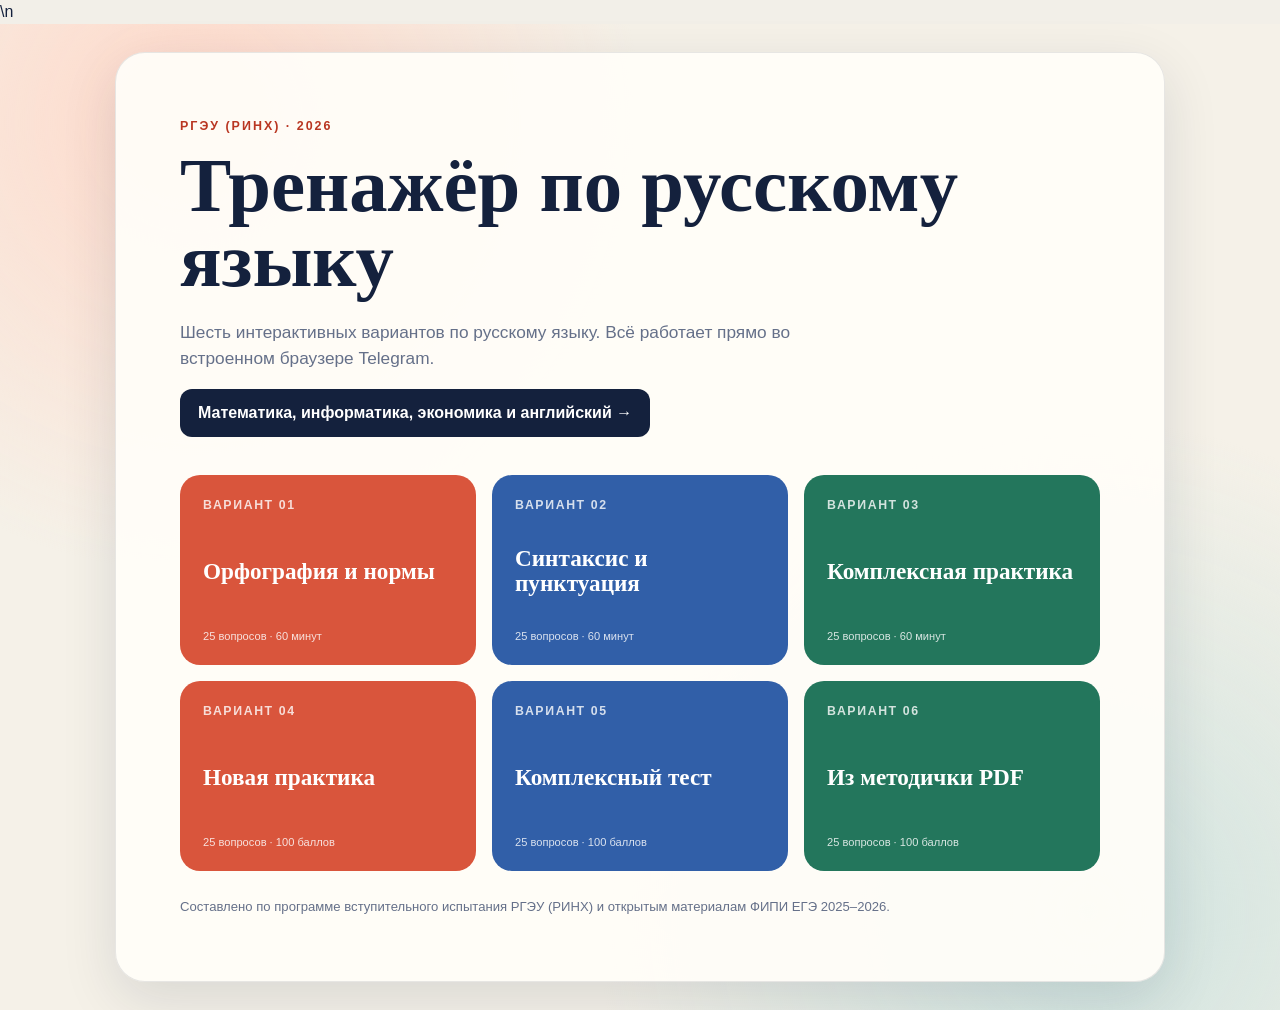
==== commit da7a83dd: "Add exam variants for four additional subjects" ====
--- a/telegram-site/index.html
+++ b/telegram-site/index.html
@@ -19,7 +19,8 @@
 <main class="home-card">
 <p class="eyebrow">РГЭУ (РИНХ) · 2026</p>
 <h1>Тренажёр по русскому языку</h1>
-<p class="lead">Шесть интерактивных вариантов по 25 заданий. Всё находится внутри одного HTML-файла и работает без интернета.</p>
+<p class="lead">Шесть интерактивных вариантов по русскому языку. Всё работает прямо во встроенном браузере Telegram.</p>
+<p><a class="back" style="display:inline-block;background:#14213d;padding:12px 18px;border-radius:12px" href="other-exams.html">Математика, информатика, экономика и английский →</a></p>
 <div class="variant-grid">
 <button class="variant-link coral" data-start="0"><span>Вариант 01</span><strong>Орфография и нормы</strong><small>25 вопросов · 60 минут</small></button>
 <button class="variant-link blue" data-start="1"><span>Вариант 02</span><strong>Синтаксис и пунктуация</strong><small>25 вопросов · 60 минут</small></button>
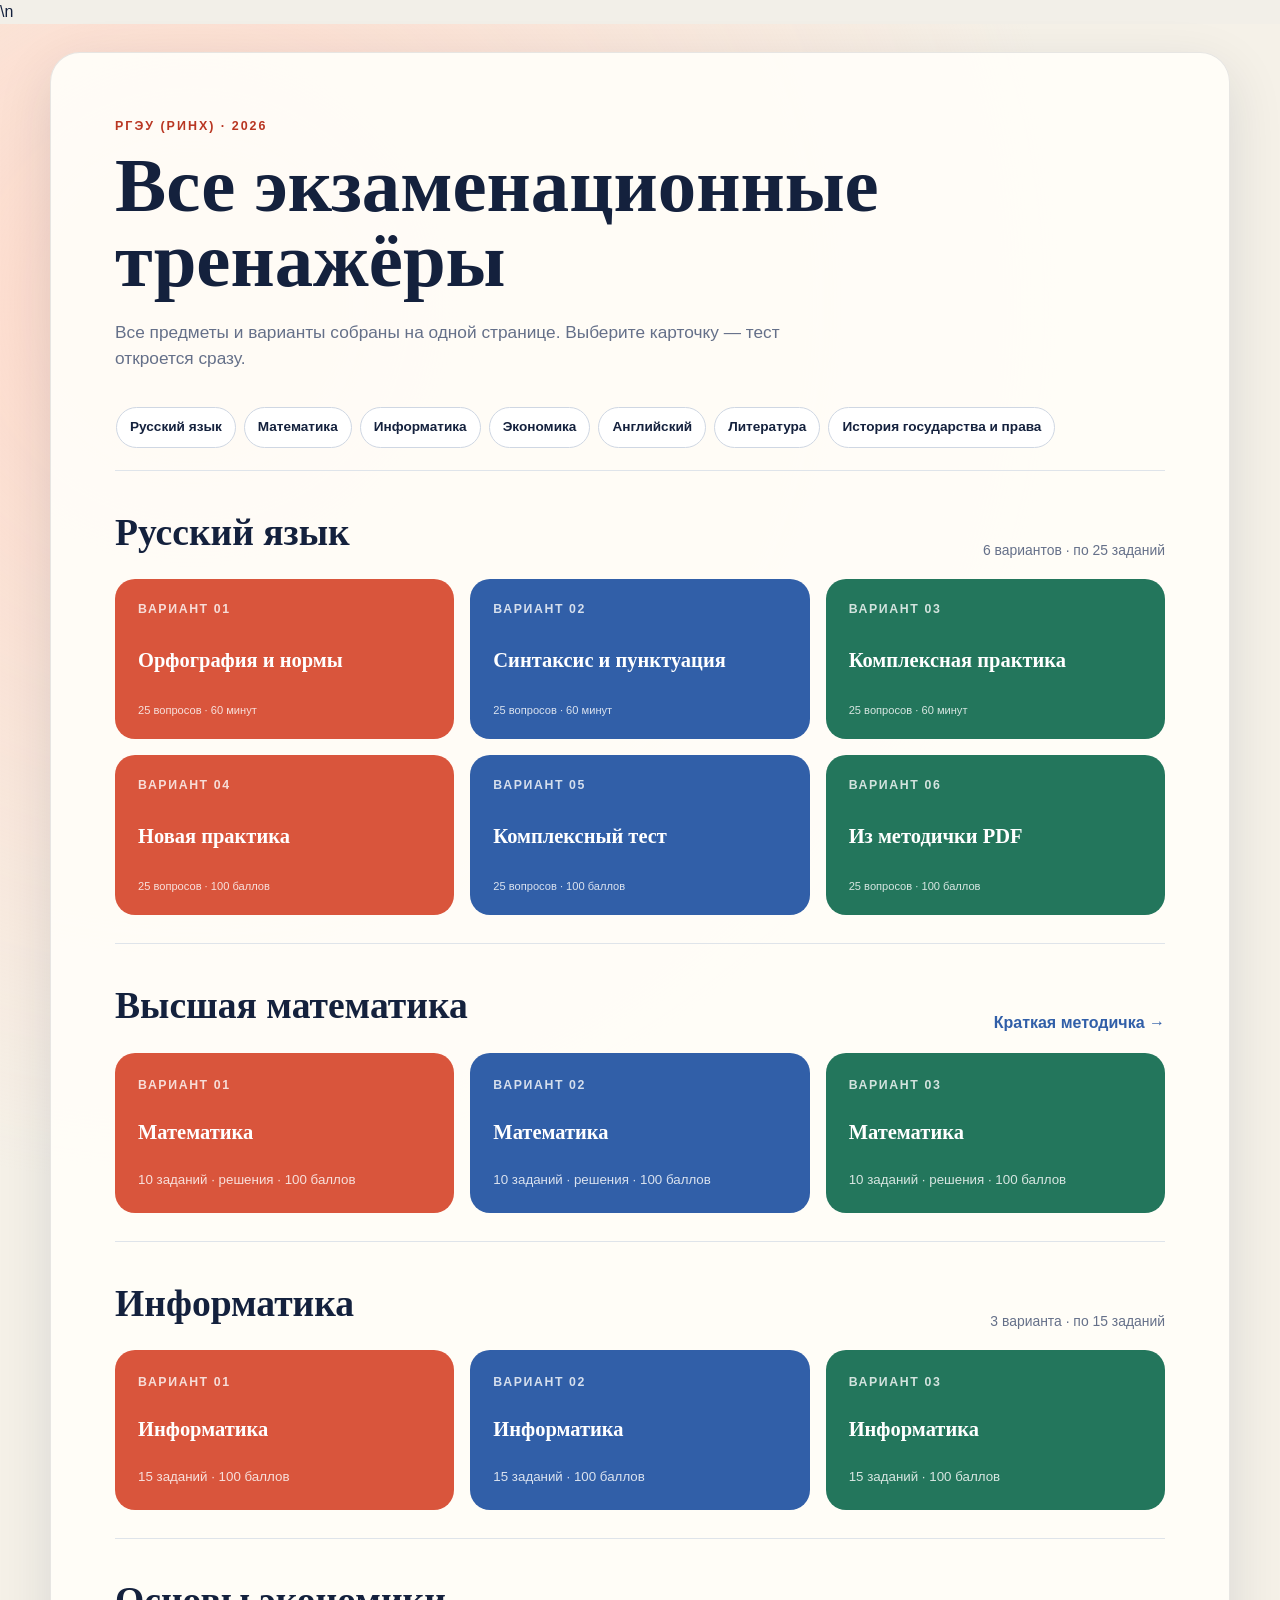
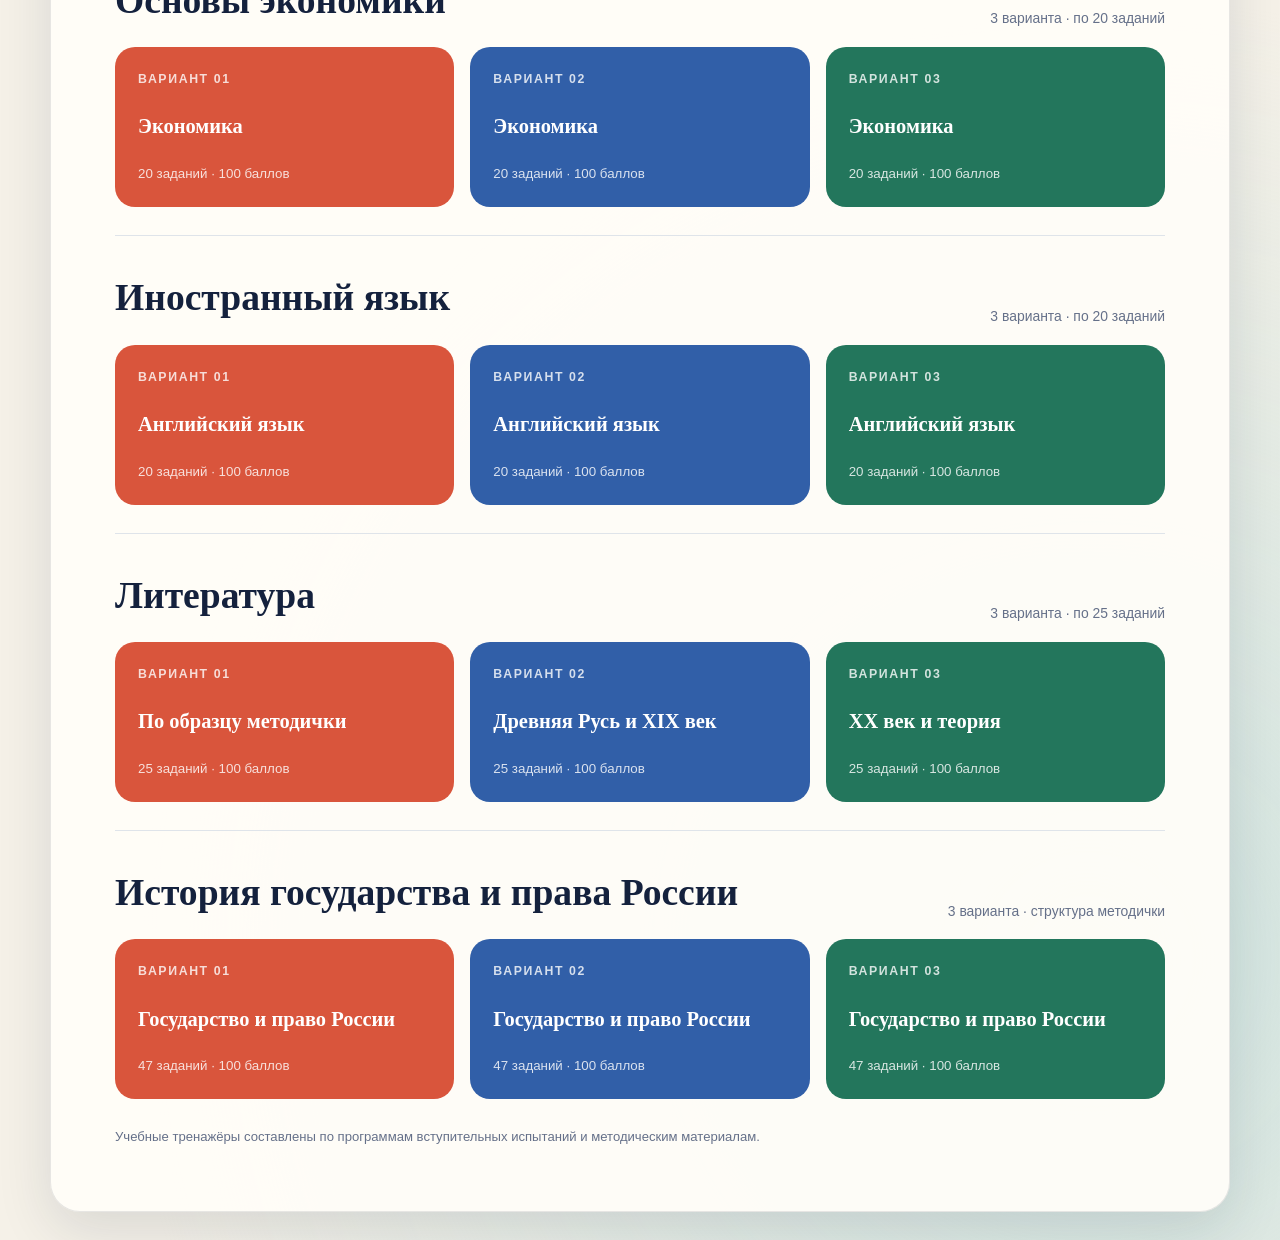
==== commit f72bd1d2: "Unify all exam variants on the homepage" ====
--- a/telegram-site/index.html
+++ b/telegram-site/index.html
@@ -12,24 +12,48 @@
 
 
 button{-webkit-tap-highlight-color:transparent;touch-action:manipulation}.hidden{display:none!important}.variant-link{border:0;text-align:left;cursor:pointer;width:100%}#test-view{min-height:100vh}.home{padding:28px}.link-button{border:0;background:transparent;padding:0;cursor:pointer;font:inherit}
+.catalog-home{display:block;padding:28px}.catalog-card{width:min(1180px,100%);margin:0 auto}.catalog-hero{padding-bottom:18px;border-bottom:1px solid var(--line)}.catalog-hero h1{max-width:920px}.catalog-nav{display:flex;gap:8px;overflow-x:auto;padding:18px 1px 4px;scrollbar-width:none}.catalog-nav a{flex:0 0 auto;padding:9px 13px;border:1px solid #cfd7e3;border-radius:999px;background:white;color:var(--ink);text-decoration:none;font-size:.85rem;font-weight:800}.catalog-section{scroll-margin-top:18px;padding-top:34px}.catalog-section+.catalog-section{margin-top:8px;border-top:1px solid var(--line)}.catalog-heading{display:flex;align-items:end;justify-content:space-between;gap:16px}.catalog-heading h2{font-family:Georgia,serif;font-size:clamp(1.65rem,4vw,2.35rem);margin:0}.catalog-heading p{margin:0;color:var(--muted);font-size:.87rem}.catalog-section .variant-grid{margin:18px 0 28px}.catalog-section .variant-link{min-height:160px}.catalog-section .variant-link strong{font-size:1.28rem}.catalog-guide{color:var(--blue);font-weight:800;text-decoration:none}@media(max-width:850px){.catalog-home{padding:12px}.catalog-card{padding:24px 18px;border-radius:22px}.catalog-heading{display:block}.catalog-heading p,.catalog-guide{display:inline-block;margin-top:6px}.catalog-section{padding-top:26px}.catalog-section .variant-grid{margin-top:13px}.catalog-section .variant-link{min-height:132px}}
+.catalog-hero{min-width:0;overflow:hidden}.catalog-nav{width:100%;max-width:100%;min-width:0}
 </style>
 </head>
 <body>
-<section id="home-view" class="home">
-<main class="home-card">
-<p class="eyebrow">РГЭУ (РИНХ) · 2026</p>
-<h1>Тренажёр по русскому языку</h1>
-<p class="lead">Шесть интерактивных вариантов по русскому языку. Всё работает прямо во встроенном браузере Telegram.</p>
-<p><a class="back" style="display:inline-block;background:#14213d;padding:12px 18px;border-radius:12px" href="other-exams.html">Математика, информатика, экономика и английский →</a></p>
-<div class="variant-grid">
+<section id="home-view" class="home catalog-home">
+<main class="home-card catalog-card">
+<header class="catalog-hero"><p class="eyebrow">РГЭУ (РИНХ) · 2026</p><h1>Все экзаменационные тренажёры</h1><p class="lead">Все предметы и варианты собраны на одной странице. Выберите карточку — тест откроется сразу.</p><nav class="catalog-nav" aria-label="Предметы"><a href="#russian">Русский язык</a><a href="#math">Математика</a><a href="#informatics">Информатика</a><a href="#economics">Экономика</a><a href="#english">Английский</a><a href="#literature">Литература</a><a href="#state-law">История государства и права</a></nav></header>
+
+<section class="catalog-section" id="russian"><div class="catalog-heading"><h2>Русский язык</h2><p>6 вариантов · по 25 заданий</p></div><div class="variant-grid">
 <button class="variant-link coral" data-start="0"><span>Вариант 01</span><strong>Орфография и нормы</strong><small>25 вопросов · 60 минут</small></button>
 <button class="variant-link blue" data-start="1"><span>Вариант 02</span><strong>Синтаксис и пунктуация</strong><small>25 вопросов · 60 минут</small></button>
 <button class="variant-link green" data-start="2"><span>Вариант 03</span><strong>Комплексная практика</strong><small>25 вопросов · 60 минут</small></button>
 <button class="variant-link coral" data-start="3"><span>Вариант 04</span><strong>Новая практика</strong><small>25 вопросов · 100 баллов</small></button>
 <button class="variant-link blue" data-start="4"><span>Вариант 05</span><strong>Комплексный тест</strong><small>25 вопросов · 100 баллов</small></button>
 <button class="variant-link green" data-start="5"><span>Вариант 06</span><strong>Из методички PDF</strong><small>25 вопросов · 100 баллов</small></button>
-</div>
-<p class="source-note">Составлено по программе вступительного испытания РГЭУ (РИНХ) и открытым материалам ФИПИ ЕГЭ 2025–2026.</p>
+</div></section>
+
+<section class="catalog-section" id="math"><div class="catalog-heading"><h2>Высшая математика</h2><a class="catalog-guide" href="math-guide.html">Краткая методичка →</a></div><div class="variant-grid">
+<a class="variant-link coral" href="other-exams.html?test=0"><span>Вариант 01</span><strong>Математика</strong><small>10 заданий · решения · 100 баллов</small></a><a class="variant-link blue" href="other-exams.html?test=1"><span>Вариант 02</span><strong>Математика</strong><small>10 заданий · решения · 100 баллов</small></a><a class="variant-link green" href="other-exams.html?test=2"><span>Вариант 03</span><strong>Математика</strong><small>10 заданий · решения · 100 баллов</small></a>
+</div></section>
+
+<section class="catalog-section" id="informatics"><div class="catalog-heading"><h2>Информатика</h2><p>3 варианта · по 15 заданий</p></div><div class="variant-grid">
+<a class="variant-link coral" href="other-exams.html?test=3"><span>Вариант 01</span><strong>Информатика</strong><small>15 заданий · 100 баллов</small></a><a class="variant-link blue" href="other-exams.html?test=4"><span>Вариант 02</span><strong>Информатика</strong><small>15 заданий · 100 баллов</small></a><a class="variant-link green" href="other-exams.html?test=5"><span>Вариант 03</span><strong>Информатика</strong><small>15 заданий · 100 баллов</small></a>
+</div></section>
+
+<section class="catalog-section" id="economics"><div class="catalog-heading"><h2>Основы экономики</h2><p>3 варианта · по 20 заданий</p></div><div class="variant-grid">
+<a class="variant-link coral" href="other-exams.html?test=6"><span>Вариант 01</span><strong>Экономика</strong><small>20 заданий · 100 баллов</small></a><a class="variant-link blue" href="other-exams.html?test=7"><span>Вариант 02</span><strong>Экономика</strong><small>20 заданий · 100 баллов</small></a><a class="variant-link green" href="other-exams.html?test=8"><span>Вариант 03</span><strong>Экономика</strong><small>20 заданий · 100 баллов</small></a>
+</div></section>
+
+<section class="catalog-section" id="english"><div class="catalog-heading"><h2>Иностранный язык</h2><p>3 варианта · по 20 заданий</p></div><div class="variant-grid">
+<a class="variant-link coral" href="other-exams.html?test=9"><span>Вариант 01</span><strong>Английский язык</strong><small>20 заданий · 100 баллов</small></a><a class="variant-link blue" href="other-exams.html?test=10"><span>Вариант 02</span><strong>Английский язык</strong><small>20 заданий · 100 баллов</small></a><a class="variant-link green" href="other-exams.html?test=11"><span>Вариант 03</span><strong>Английский язык</strong><small>20 заданий · 100 баллов</small></a>
+</div></section>
+
+<section class="catalog-section" id="literature"><div class="catalog-heading"><h2>Литература</h2><p>3 варианта · по 25 заданий</p></div><div class="variant-grid">
+<a class="variant-link coral" href="other-exams.html?test=12"><span>Вариант 01</span><strong>По образцу методички</strong><small>25 заданий · 100 баллов</small></a><a class="variant-link blue" href="other-exams.html?test=13"><span>Вариант 02</span><strong>Древняя Русь и XIX век</strong><small>25 заданий · 100 баллов</small></a><a class="variant-link green" href="other-exams.html?test=14"><span>Вариант 03</span><strong>XX век и теория</strong><small>25 заданий · 100 баллов</small></a>
+</div></section>
+
+<section class="catalog-section" id="state-law"><div class="catalog-heading"><h2>История государства и права России</h2><p>3 варианта · структура методички</p></div><div class="variant-grid">
+<a class="variant-link coral" href="other-exams.html?test=15"><span>Вариант 01</span><strong>Государство и право России</strong><small>47 заданий · 100 баллов</small></a><a class="variant-link blue" href="other-exams.html?test=16"><span>Вариант 02</span><strong>Государство и право России</strong><small>47 заданий · 100 баллов</small></a><a class="variant-link green" href="other-exams.html?test=17"><span>Вариант 03</span><strong>Государство и право России</strong><small>47 заданий · 100 баллов</small></a>
+</div></section>
+<p class="source-note">Учебные тренажёры составлены по программам вступительных испытаний и методическим материалам.</p>
 </main>
 </section>
 <section id="test-view" class="test-page hidden">
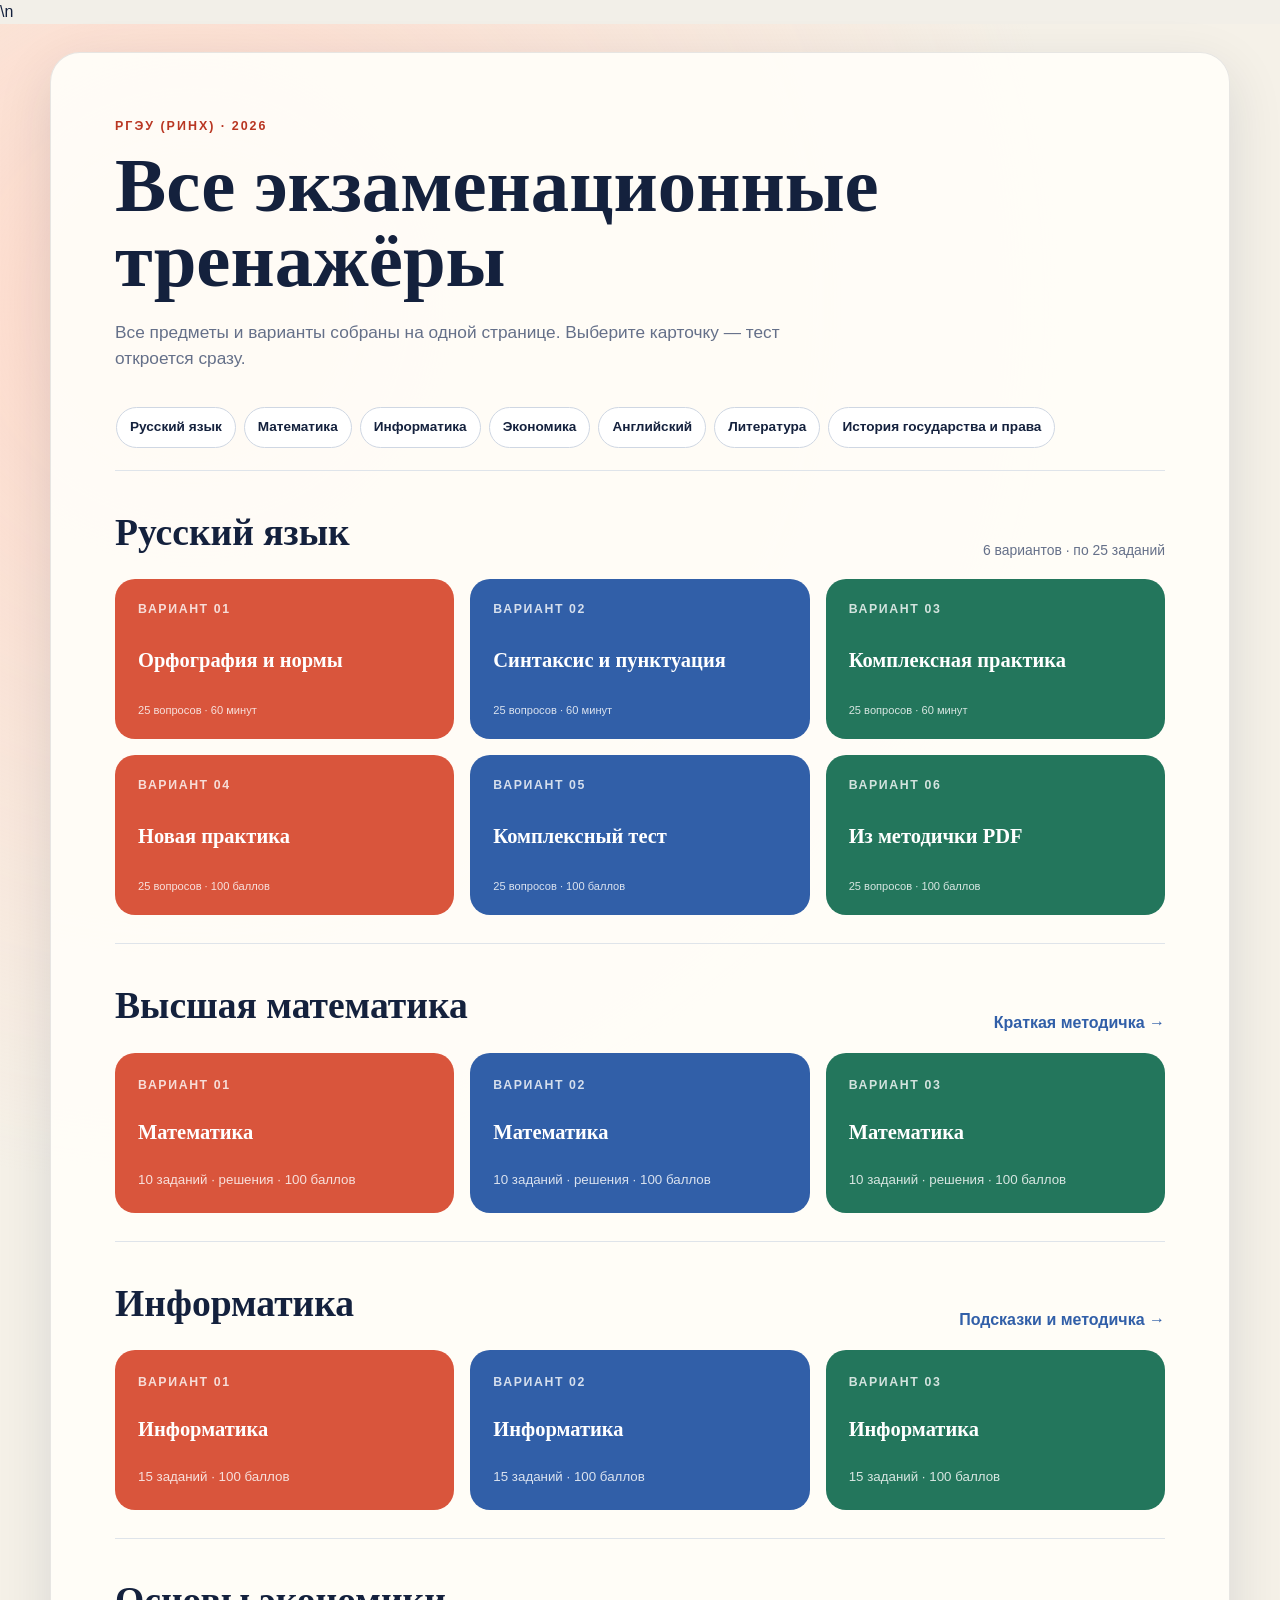
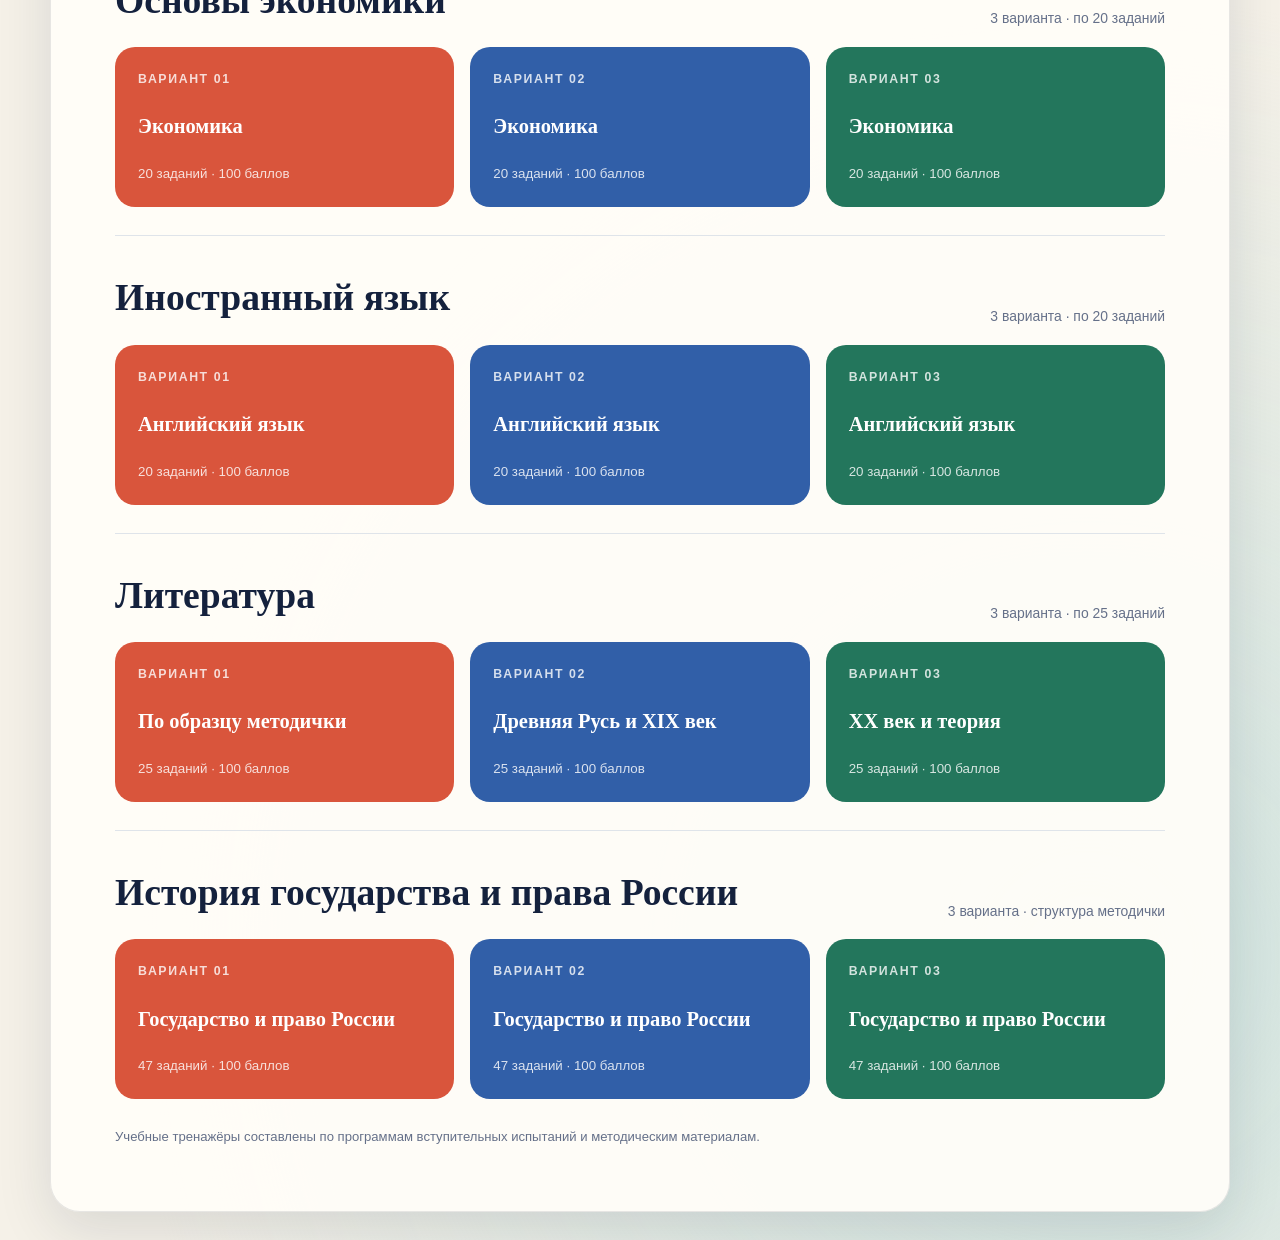
==== commit 21a616f7: "Add informatics hints and study guide" ====
--- a/telegram-site/index.html
+++ b/telegram-site/index.html
@@ -34,7 +34,7 @@
 <a class="variant-link coral" href="other-exams.html?test=0"><span>Вариант 01</span><strong>Математика</strong><small>10 заданий · решения · 100 баллов</small></a><a class="variant-link blue" href="other-exams.html?test=1"><span>Вариант 02</span><strong>Математика</strong><small>10 заданий · решения · 100 баллов</small></a><a class="variant-link green" href="other-exams.html?test=2"><span>Вариант 03</span><strong>Математика</strong><small>10 заданий · решения · 100 баллов</small></a>
 </div></section>
 
-<section class="catalog-section" id="informatics"><div class="catalog-heading"><h2>Информатика</h2><p>3 варианта · по 15 заданий</p></div><div class="variant-grid">
+<section class="catalog-section" id="informatics"><div class="catalog-heading"><h2>Информатика</h2><a class="catalog-guide" href="informatics-guide.html">Подсказки и методичка →</a></div><div class="variant-grid">
 <a class="variant-link coral" href="other-exams.html?test=3"><span>Вариант 01</span><strong>Информатика</strong><small>15 заданий · 100 баллов</small></a><a class="variant-link blue" href="other-exams.html?test=4"><span>Вариант 02</span><strong>Информатика</strong><small>15 заданий · 100 баллов</small></a><a class="variant-link green" href="other-exams.html?test=5"><span>Вариант 03</span><strong>Информатика</strong><small>15 заданий · 100 баллов</small></a>
 </div></section>
 
